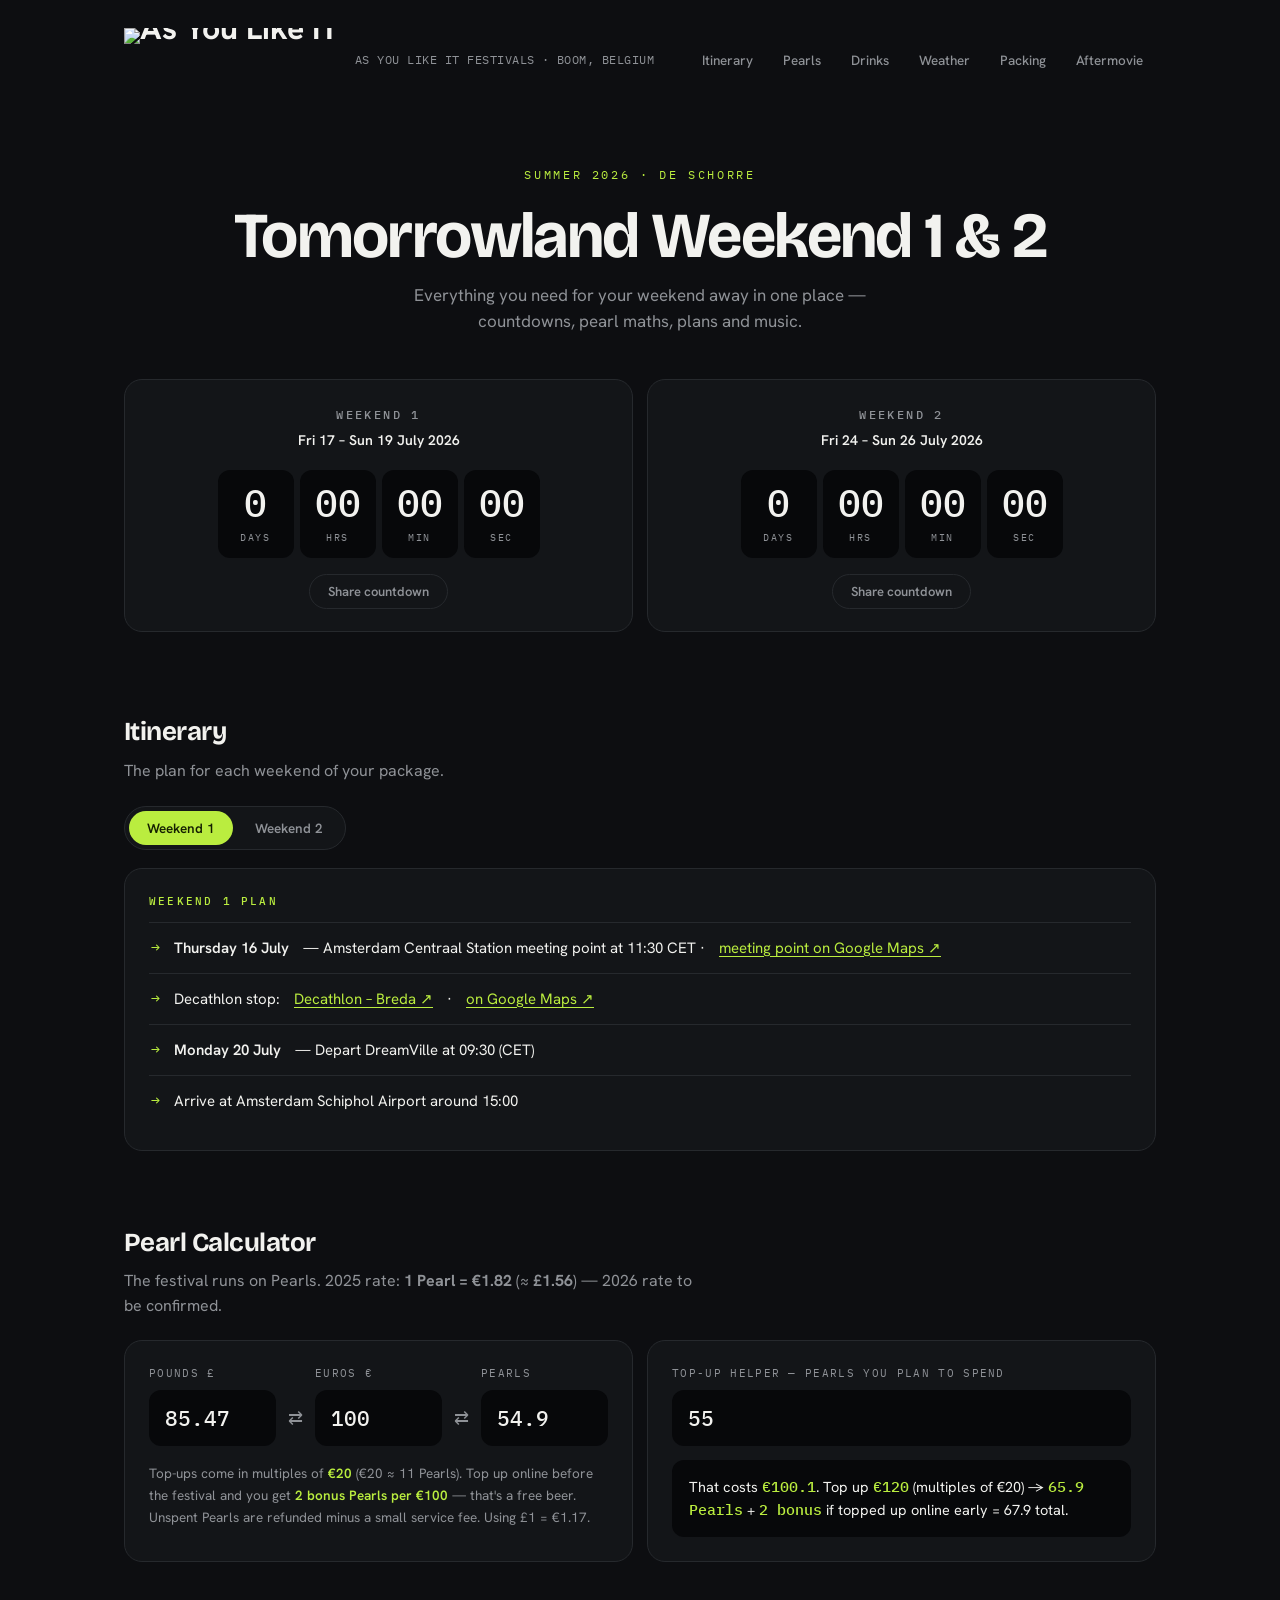
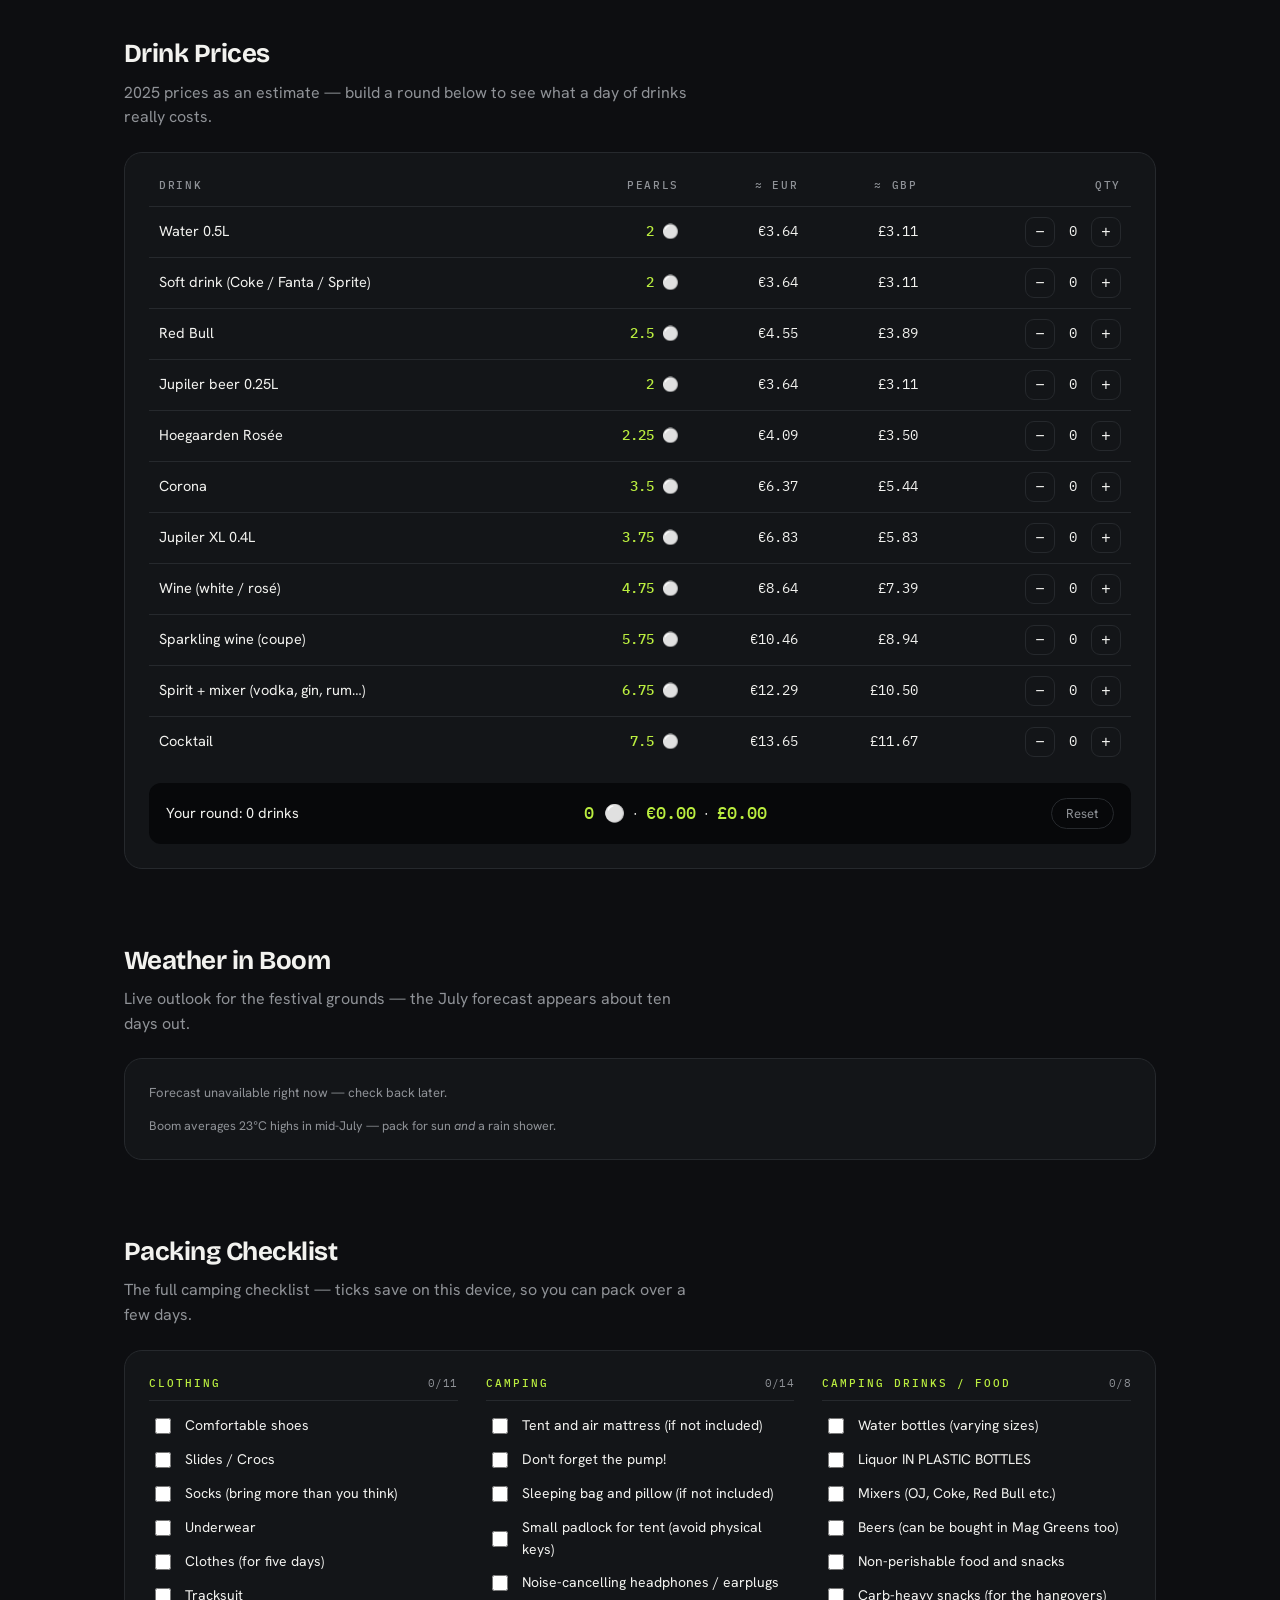
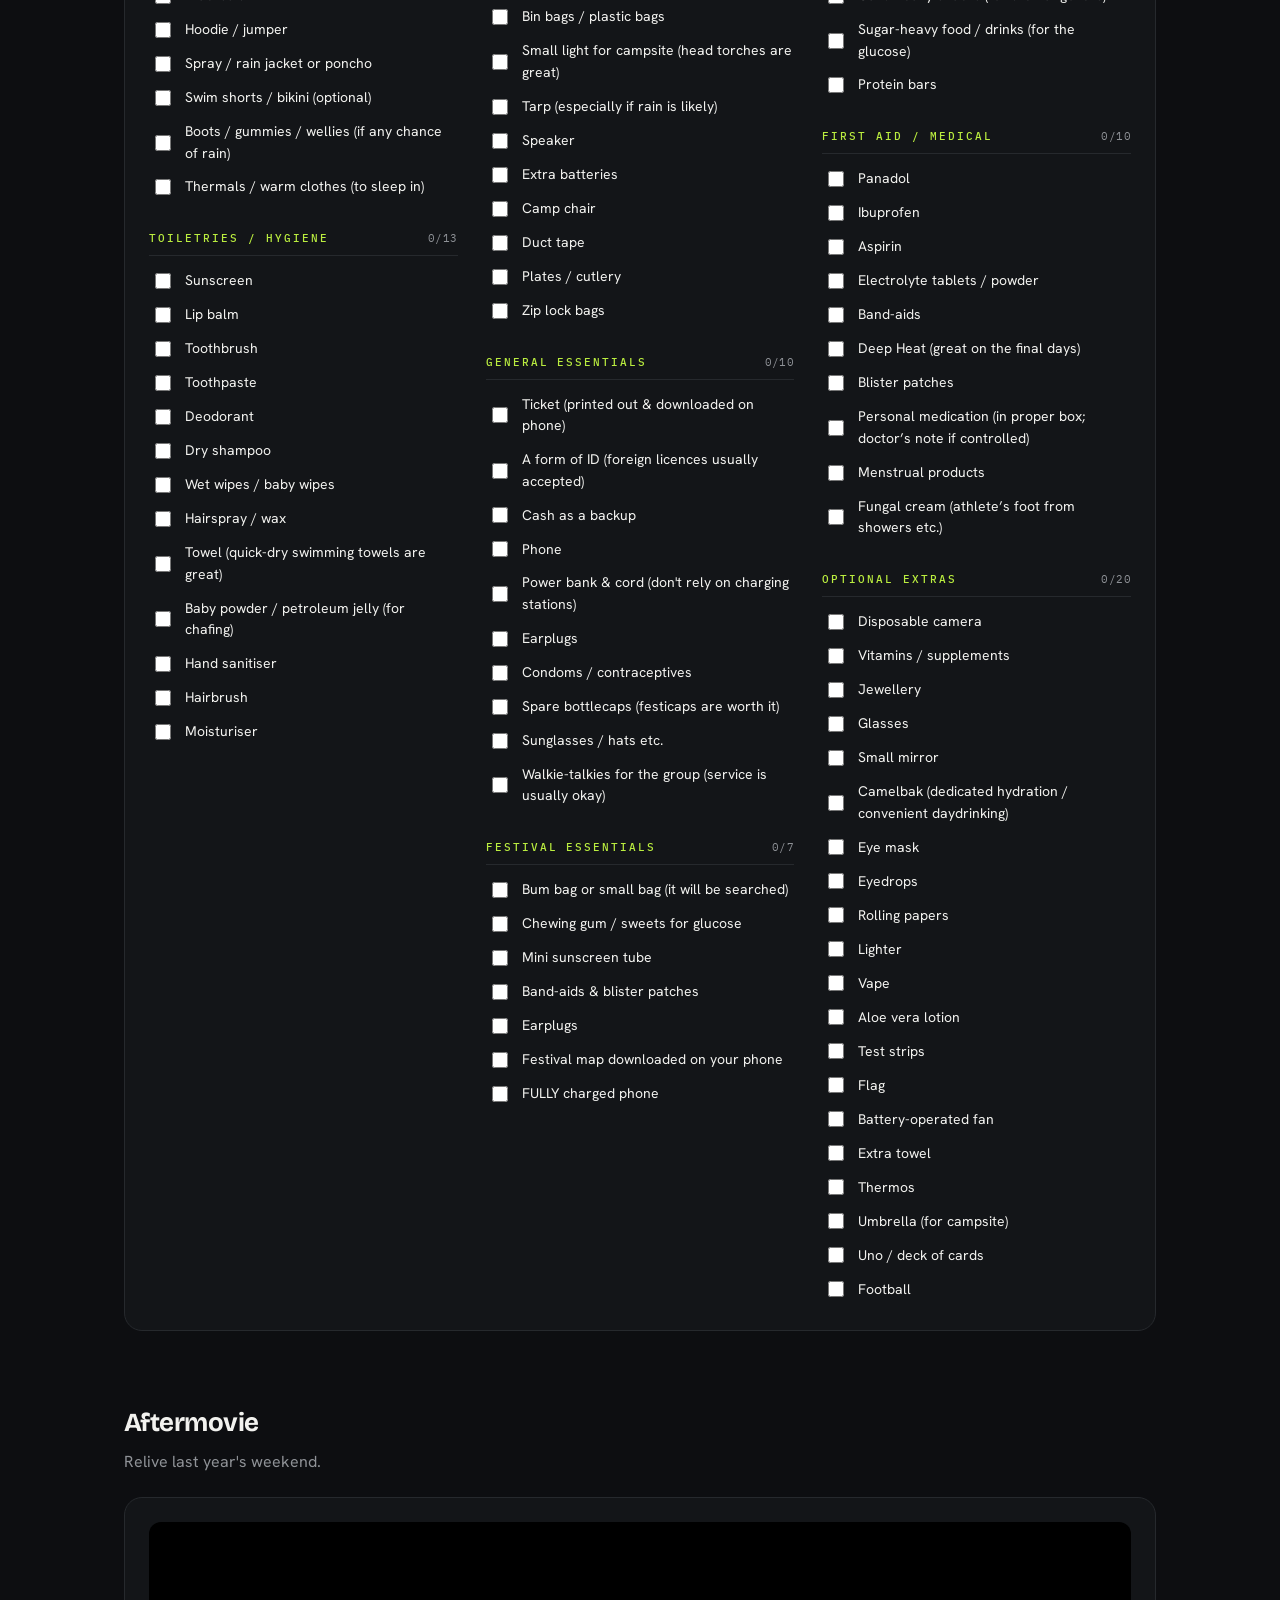
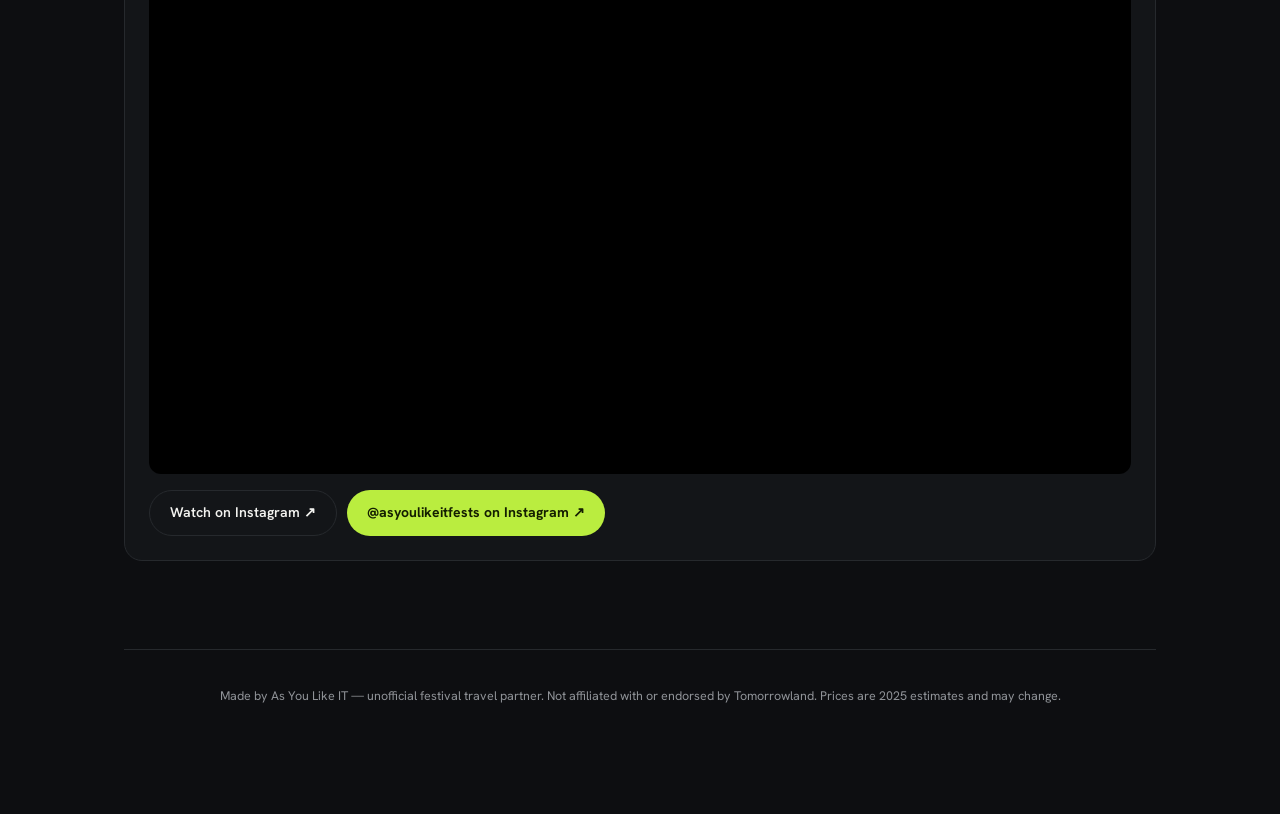
==== index.html @ 61a63b38 "Add files via upload" ====
<!DOCTYPE html>
<html lang="en">
<head>
<meta charset="UTF-8" />
<meta name="viewport" content="width=device-width, initial-scale=1.0" />
<title>As You Like IT — Weekend Away Dashboard</title>
<link rel="preconnect" href="https://fonts.googleapis.com" />
<link href="https://fonts.googleapis.com/css2?family=Bricolage+Grotesque:wght@600;700;800&family=Hanken+Grotesk:wght@400;500;600;700&family=IBM+Plex+Mono:wght@400;500&display=swap" rel="stylesheet" />
<link rel="stylesheet" href="styles.css" />
</head>
<body>
<div class="wrap">

  <header class="site" data-screen-label="Header">
    <div class="brand">
      <h1 id="brandName"><img src="assets/logo-white.png" alt="As You Like IT" /></h1>
      <span class="tag">As You Like It Festivals · Boom, Belgium</span>
    </div>
    <nav class="quick">
      <a href="#itinerary">Itinerary</a>
      <a href="#pearls">Pearls</a>
      <a href="#drinks">Drinks</a>
      <a href="#weather">Weather</a>
      <a href="#packing">Packing</a>
      <a href="#aftermovie">Aftermovie</a>
    </nav>
  </header>

  <div class="hero" data-screen-label="Countdown">
    <p class="kicker">Summer 2026 · De Schorre</p>
    <h2 id="heroTitle">Tomorrowland Weekend 1 &amp; 2</h2>
    <p class="sub">Everything you need for your weekend away in one place — countdowns, pearl maths, plans and music.</p>
    <div class="countdowns">
      <div class="cd-card" id="cdW1">
        <h3>Weekend 1</h3>
        <p class="dates">Fri 17 – Sun 19 July 2026</p>
        <div class="cd-units">
          <div class="cd-unit"><b data-u="d">–</b><span>Days</span></div>
          <div class="cd-unit"><b data-u="h">–</b><span>Hrs</span></div>
          <div class="cd-unit"><b data-u="m">–</b><span>Min</span></div>
          <div class="cd-unit"><b data-u="s">–</b><span>Sec</span></div>
        </div>
        <button type="button" class="cd-share" data-cd="cdW1">Share countdown</button>
      </div>
      <div class="cd-card" id="cdW2">
        <h3>Weekend 2</h3>
        <p class="dates">Fri 24 – Sun 26 July 2026</p>
        <div class="cd-units">
          <div class="cd-unit"><b data-u="d">–</b><span>Days</span></div>
          <div class="cd-unit"><b data-u="h">–</b><span>Hrs</span></div>
          <div class="cd-unit"><b data-u="m">–</b><span>Min</span></div>
          <div class="cd-unit"><b data-u="s">–</b><span>Sec</span></div>
        </div>
        <button type="button" class="cd-share" data-cd="cdW2">Share countdown</button>
      </div>
    </div>
  </div>

  <section class="panel" id="itinerary" data-screen-label="Itinerary">
    <h2>Itinerary</h2>
    <p class="lead">The plan for each weekend of your package.</p>
    <div class="tabs" id="itinTabs">
      <button type="button" data-wk="w1" class="active">Weekend 1</button>
      <button type="button" data-wk="w2">Weekend 2</button>
    </div>
    <div class="card">
      <div class="itin-grid" id="itinGrid"></div>
    </div>
  </section>

  <section class="panel" id="pearls" data-screen-label="Pearl calculator">
    <h2>Pearl Calculator</h2>
    <p class="lead">The festival runs on Pearls. 2025 rate: <b>1 Pearl = €1.82</b> (≈ <b id="pearlGbp">£1.56</b>) — 2026 rate to be confirmed.</p>
    <div class="pearl-grid">
      <div class="card converter">
        <div class="row">
          <div style="flex:1">
            <label for="inGbp">Pounds £</label>
            <input type="number" id="inGbp" min="0" step="5" inputmode="decimal" />
          </div>
          <div class="eq">⇄</div>
          <div style="flex:1">
            <label for="inEur">Euros €</label>
            <input type="number" id="inEur" min="0" step="5" value="100" inputmode="decimal" />
          </div>
          <div class="eq">⇄</div>
          <div style="flex:1">
            <label for="inPearls">Pearls</label>
            <input type="number" id="inPearls" min="0" step="1" inputmode="decimal" />
          </div>
        </div>
        <p class="pearl-note">Top-ups come in multiples of <b>€20</b> (€20 ≈ 11 Pearls). Top up online before the festival and you get <b>2 bonus Pearls per €100</b> — that's a free beer. Unspent Pearls are refunded minus a small service fee. <span id="gbpRateNote"></span></p>
      </div>
      <div class="card converter">
        <label for="planPearls">Top-up helper — Pearls you plan to spend</label>
        <input type="number" id="planPearls" min="0" step="1" value="55" inputmode="decimal" />
        <div class="topup-out" id="topupOut"></div>
      </div>
    </div>
  </section>

  <section class="panel" id="drinks" data-screen-label="Drink prices">
    <h2>Drink Prices</h2>
    <p class="lead">2025 prices as an estimate — build a round below to see what a day of drinks really costs.</p>
    <div class="card">
      <table class="drinks">
        <thead>
          <tr><th>Drink</th><th style="text-align:right">Pearls</th><th style="text-align:right">≈ EUR</th><th style="text-align:right">≈ GBP</th><th style="text-align:right">Qty</th></tr>
        </thead>
        <tbody id="drinkRows"></tbody>
      </table>
      <div class="round-total">
        <span>Your round: <span id="roundCount">0</span> drinks</span>
        <span><b id="roundPearls">0 ⚪</b> &nbsp;·&nbsp; <b id="roundEur">€0.00</b> &nbsp;·&nbsp; <b id="roundGbp">£0.00</b></span>
        <button type="button" id="roundReset">Reset</button>
      </div>
    </div>
  </section>

  <section class="panel" id="weather" data-screen-label="Weather">
    <h2>Weather in Boom</h2>
    <p class="lead">Live outlook for the festival grounds — the July forecast appears about ten days out.</p>
    <div class="card">
      <div class="weather-grid" id="weatherGrid">
        <div class="weather-now" id="weatherNow"><span>Loading forecast…</span></div>
        <div class="weather-days" id="weatherDays"></div>
      </div>
      <p class="weather-note">Boom averages 23°C highs in mid-July — pack for sun <em>and</em> a rain shower.</p>
    </div>
  </section>

  <section class="panel" id="packing" data-screen-label="Packing checklist">
    <h2>Packing Checklist</h2>
    <p class="lead">The full camping checklist — ticks save on this device, so you can pack over a few days.</p>
    <div class="card">
      <div class="pack-cats" id="packCats"></div>
    </div>
  </section>

  <section class="panel" id="aftermovie" data-screen-label="Aftermovie">
    <h2>Aftermovie</h2>
    <p class="lead">Relive last year's weekend.</p>
    <div class="card aftermovie">
      <iframe id="aftermovieVideo" src="https://www.youtube-nocookie.com/embed/mzbh2vHZqDQ" title="Aftermovie 2025" referrerpolicy="strict-origin-when-cross-origin" allow="accelerometer; autoplay; clipboard-write; encrypted-media; gyroscope; picture-in-picture; web-share" allowfullscreen style="width:100%;aspect-ratio:16/9;border:0;border-radius:12px;display:block;background:#000"></iframe>
      <div class="btn-row">
        <a class="btn ghost" id="igVideoLink" href="https://instagram.com/asyoulikeitfests" target="_blank" rel="noopener">Watch on Instagram ↗</a>
        <a class="btn" id="igLink" href="https://instagram.com/asyoulikeitfests" target="_blank" rel="noopener">@asyoulikeitfests on Instagram ↗</a>
      </div>
    </div>
  </section>

  <footer class="site">
    <p>Made by As You Like IT — unofficial festival travel partner. Not affiliated with or endorsed by Tomorrowland. Prices are 2025 estimates and may change.</p>
  </footer>

</div>

<script src="dashboard.js"></script>

</body>
</html>
---- styles.css ----
/* ── As You Like IT · trip dashboard — 2026 redesign ─────────
   Charcoal neutrals · volt accent · Bricolage Grotesque display
   Hanken Grotesk body · IBM Plex Mono data                      */
:root {
  --bg: oklch(0.165 0.006 255);
  --bg-deep: oklch(0.135 0.005 255);
  --card: oklch(0.195 0.007 255);
  --card-2: oklch(0.225 0.008 255);
  --line: oklch(0.28 0.009 255);
  --text: oklch(0.96 0.004 100);
  --text-dim: oklch(0.66 0.008 255);
  --accent: oklch(0.88 0.2 125);
  --accent-2: oklch(0.88 0.2 125);
  --accent-ink: oklch(0.22 0.06 125);
  --radius: 18px;
  --display: "Bricolage Grotesque", sans-serif;
  --body: "Hanken Grotesk", sans-serif;
  --mono: "IBM Plex Mono", monospace;
}

* { box-sizing: border-box; }
html { scroll-behavior: smooth; }
body {
  margin: 0;
  background: var(--bg);
  color: var(--text);
  font-family: var(--body);
  font-size: 16px;
  line-height: 1.55;
  -webkit-font-smoothing: antialiased;
}

.wrap { max-width: 1080px; margin: 0 auto; padding: 0 24px 96px; }

/* ── header ── */
header.site {
  display: flex; align-items: center; justify-content: space-between; gap: 16px;
  padding: 28px 0 10px;
}
.brand { display: flex; align-items: center; gap: 16px; }
.brand h1 { margin: 0; line-height: 0; }
.brand h1 img { height: 64px; width: auto; display: block; }
.brand .tag { color: var(--text-dim); font-size: 12px; font-family: var(--mono); letter-spacing: 0.04em; text-transform: uppercase; }
nav.quick { display: flex; gap: 4px; flex-wrap: wrap; }
nav.quick a {
  color: var(--text-dim); text-decoration: none; font-size: 13.5px; font-weight: 500;
  padding: 8px 13px; border-radius: 999px;
  transition: color 0.15s, background 0.15s;
}
nav.quick a:hover { color: var(--text); background: var(--card); }

/* ── hero / countdown ── */
.hero { text-align: center; padding: 64px 0 8px; }
.hero .kicker {
  color: var(--accent); font-family: var(--mono); letter-spacing: 0.22em;
  text-transform: uppercase; font-size: 12px; margin: 0 0 18px;
}
.hero h2 {
  font-family: var(--display); font-weight: 700; font-size: clamp(36px, 5.4vw, 64px);
  margin: 0 0 14px; letter-spacing: -0.025em; line-height: 1.02; text-wrap: balance;
}
.hero p.sub { color: var(--text-dim); margin: 0 auto; max-width: 52ch; font-size: 17px; }
.hero-orn { display: none; }

.countdowns { display: grid; grid-template-columns: 1fr 1fr; gap: 14px; margin-top: 44px; }
.cd-card {
  background: var(--card);
  border: 1px solid var(--line); border-radius: var(--radius);
  padding: 26px 22px 22px; text-align: center; position: relative;
}
.cd-card h3 {
  font-family: var(--mono); font-weight: 500; font-size: 12px;
  letter-spacing: 0.2em; text-transform: uppercase; margin: 0; color: var(--text-dim);
}
.cd-card .dates { color: var(--text); font-size: 14px; font-weight: 600; margin: 6px 0 18px; }
.cd-units { display: flex; justify-content: center; gap: 6px; }
.cd-unit { min-width: 76px; background: var(--bg-deep); border-radius: 12px; padding: 12px 6px 10px; }
.cd-unit b {
  display: block; font-family: var(--mono); font-size: clamp(26px, 3.6vw, 38px); font-weight: 500;
  font-variant-numeric: tabular-nums; line-height: 1.1; color: var(--text);
}
.cd-unit span { font-size: 10px; font-family: var(--mono); letter-spacing: 0.18em; text-transform: uppercase; color: var(--text-dim); }
.cd-card.live h3 { color: var(--accent); }
.cd-card.live h3::after { content: " ● live"; }
.cd-card.live .cd-unit b { color: var(--accent); }
.cd-share {
  margin-top: 16px; padding: 8px 18px; border-radius: 999px; cursor: pointer;
  background: transparent; border: 1px solid var(--line); color: var(--text-dim);
  font: 600 13px var(--body);
  transition: border-color 0.12s, color 0.12s;
}
.cd-share:hover { border-color: var(--accent); color: var(--accent); }

/* ── generic section ── */
section.panel { margin-top: 72px; }
section.panel > h2 {
  font-family: var(--display); font-weight: 700; font-size: 26px; letter-spacing: -0.02em;
  margin: 0 0 6px; color: var(--text);
}
section.panel > p.lead { color: var(--text-dim); margin: 0 0 22px; max-width: 64ch; }
.card {
  background: var(--card); border: 1px solid var(--line);
  border-radius: var(--radius); padding: 24px;
}

/* ── pearls ── */
.pearl-grid { display: grid; grid-template-columns: 1fr 1fr; gap: 14px; }
.converter .row { display: flex; align-items: center; gap: 12px; }
.converter label {
  font-size: 11px; font-family: var(--mono); letter-spacing: 0.12em; text-transform: uppercase;
  color: var(--text-dim); display: block; margin-bottom: 7px;
}
.converter input[type="number"] {
  width: 100%; background: var(--bg-deep); color: var(--text);
  border: 1px solid transparent; border-radius: 12px; padding: 13px 15px;
  font: 500 21px var(--mono); font-variant-numeric: tabular-nums;
  transition: border-color 0.15s;
}
.converter input[type="number"]:focus { outline: none; border-color: var(--accent); }
.converter .eq { font-size: 18px; color: var(--text-dim); padding-top: 24px; }
.pearl-note { color: var(--text-dim); font-size: 13.5px; margin: 16px 0 0; line-height: 1.65; }
.pearl-note b { color: var(--accent); font-weight: 600; }
.topup-out {
  margin-top: 14px; padding: 15px 17px; background: var(--bg-deep); border-radius: 12px;
  font-size: 14.5px; line-height: 1.65;
}
.topup-out b { color: var(--accent); font-family: var(--mono); font-weight: 500; }

/* ── drinks table ── */
table.drinks { width: 100%; border-collapse: collapse; font-size: 14.5px; }
table.drinks th {
  text-align: left; font-family: var(--mono); font-size: 10.5px; letter-spacing: 0.16em;
  text-transform: uppercase; color: var(--text-dim); font-weight: 500; padding: 0 10px 12px;
}
table.drinks td { padding: 10px; border-top: 1px solid var(--line); }
table.drinks tbody tr { transition: background 0.12s; }
table.drinks tbody tr:hover { background: oklch(1 0 0 / 0.025); }
table.drinks td.num { text-align: right; font-family: var(--mono); font-size: 13.5px; font-variant-numeric: tabular-nums; white-space: nowrap; }
table.drinks td.pearls { color: var(--accent); font-weight: 500; }
.stepper { display: flex; align-items: center; gap: 8px; justify-content: flex-end; }
.stepper button {
  width: 30px; height: 30px; border-radius: 9px; border: 1px solid var(--line);
  background: transparent; color: var(--text); font-size: 16px; cursor: pointer; line-height: 1;
  transition: border-color 0.12s, color 0.12s;
}
.stepper button:hover { border-color: var(--accent); color: var(--accent); }
.stepper .qty { min-width: 20px; text-align: center; font-family: var(--mono); font-variant-numeric: tabular-nums; }
.round-total {
  display: flex; justify-content: space-between; align-items: center; flex-wrap: wrap; gap: 10px;
  margin-top: 16px; padding: 15px 17px; border-radius: 12px;
  background: var(--bg-deep); font-size: 14.5px;
}
.round-total b { color: var(--accent); font-family: var(--mono); font-weight: 500; font-size: 17px; }
.round-total button {
  background: none; border: 1px solid var(--line); color: var(--text-dim);
  border-radius: 999px; padding: 6px 14px; cursor: pointer; font-family: var(--body); font-size: 13px;
  transition: border-color 0.12s, color 0.12s;
}
.round-total button:hover { color: var(--text); border-color: var(--accent); }

/* ── itinerary ── */
.tabs {
  display: inline-flex; gap: 4px; margin-bottom: 18px;
  background: var(--card); border: 1px solid var(--line); border-radius: 999px; padding: 4px;
}
.tabs button {
  font-family: var(--body); font-size: 13.5px; font-weight: 600;
  padding: 8px 18px; border-radius: 999px; cursor: pointer;
  background: transparent; color: var(--text-dim); border: 0;
  transition: color 0.12s, background 0.12s;
}
.tabs button:hover { color: var(--text); }
.tabs button.active { background: var(--accent); color: var(--accent-ink); }
.itin-grid { display: grid; grid-template-columns: 1fr; gap: 14px; }
.itin-day h4 {
  margin: 0 0 12px; font-family: var(--mono); font-size: 11px; letter-spacing: 0.2em;
  text-transform: uppercase; color: var(--accent); font-weight: 500;
}
ul.itin-plan { margin: 0; padding: 0; list-style: none; font-size: 15px; line-height: 1.6; }
ul.itin-plan li {
  margin: 0; padding: 13px 2px; display: flex; gap: 14px; align-items: baseline;
  border-top: 1px solid var(--line);
}
ul.itin-plan li::before { content: "→"; color: var(--accent); font-family: var(--mono); flex: none; }
ul.itin-plan b { color: var(--text); font-weight: 600; }
ul.itin-plan a { color: var(--accent); text-underline-offset: 3px; }
.save-hint { color: var(--text-dim); font-size: 12.5px; margin-top: 10px; }

/* ── media row: aftermovie + instagram ── */
.media-grid { display: grid; grid-template-columns: 3fr 2fr; gap: 14px; align-items: start; }
.aftermovie video { width: 100%; border-radius: 12px; display: block; background: #000; aspect-ratio: 16/9; }
.video-placeholder {
  aspect-ratio: 16/9; border-radius: 12px; border: 1px dashed var(--line);
  display: flex; flex-direction: column; align-items: center; justify-content: center; gap: 8px;
  background: var(--bg-deep);
  color: var(--text-dim); text-align: center; padding: 20px; font-size: 14px;
}
.video-placeholder strong { color: var(--text); font-family: var(--display); font-size: 17px; }
.video-placeholder code { font-family: var(--mono); font-size: 12.5px; color: var(--accent); }
.ig-slots { display: grid; grid-template-columns: repeat(3, 1fr); gap: 10px; margin-top: 14px; }
.ig-slots image-slot { width: 100%; aspect-ratio: 1; }

/* buttons */
.btn-row { display: flex; gap: 10px; flex-wrap: wrap; margin-top: 16px; }
a.btn {
  display: inline-flex; align-items: center; gap: 8px; text-decoration: none;
  padding: 11px 20px; border-radius: 999px; font-size: 14px; font-weight: 700;
  background: var(--accent); color: var(--accent-ink);
  transition: filter 0.12s;
}
a.btn:hover { filter: brightness(1.06); }
a.btn.ghost { background: transparent; color: var(--text); border: 1px solid var(--line); font-weight: 600; }
a.btn.ghost:hover { border-color: var(--accent); color: var(--accent); filter: none; }

/* ── weather ── */
.weather-grid { display: flex; gap: 18px; align-items: stretch; }
.weather-now { min-width: 160px; display: flex; flex-direction: column; justify-content: center; }
.weather-now b { font-family: var(--mono); font-size: 44px; font-weight: 500; color: var(--accent); line-height: 1.1; font-variant-numeric: tabular-nums; }
.weather-now span { color: var(--text-dim); font-size: 13px; }
.weather-days { display: grid; grid-template-columns: repeat(7, 1fr); gap: 8px; flex: 1; }
.weather-day { text-align: center; padding: 12px 4px; border-radius: 12px; background: var(--bg-deep); }
.weather-day .wd { font-family: var(--mono); font-size: 10px; letter-spacing: 0.14em; text-transform: uppercase; color: var(--text-dim); }
.weather-day .wc { font-size: 12px; color: var(--text-dim); margin: 4px 0; }
.weather-day .wt { font-family: var(--mono); font-size: 13.5px; font-variant-numeric: tabular-nums; color: var(--text); }
.weather-day .wt small { color: var(--text-dim); }
.weather-note { color: var(--text-dim); font-size: 12.5px; margin: 12px 0 0; }

/* ── checklist ── */
.pack-cats { columns: 280px 3; column-gap: 28px; }
.pack-cat { break-inside: avoid; margin: 0 0 26px; }
.pack-cat h3 {
  margin: 0 0 8px; font-family: var(--mono); font-size: 11px; letter-spacing: 0.18em;
  text-transform: uppercase; color: var(--accent); font-weight: 500;
  display: flex; align-items: baseline; justify-content: space-between; gap: 10px;
  padding-bottom: 8px; border-bottom: 1px solid var(--line);
}
.pack-cat h3 .count { color: var(--text-dim); font-weight: 400; letter-spacing: 0.04em; font-variant-numeric: tabular-nums; }
.pack-cat h3 .count.all-done { color: var(--accent); }
.check-grid.pack { display: flex; flex-direction: column; gap: 0; }
.check-grid label {
  display: flex; align-items: center; gap: 11px; padding: 6px 2px;
  font-size: 14px; cursor: pointer; color: var(--text);
  border-radius: 8px; transition: color 0.12s;
}
.check-grid input { width: 16px; height: 16px; accent-color: var(--accent); cursor: pointer; flex: none; }
.check-grid label.done { color: var(--text-dim); text-decoration: line-through; }

footer.site {
  margin-top: 88px; padding-top: 24px; border-top: 1px solid var(--line);
  color: var(--text-dim); font-size: 12.5px; text-align: center;
}

/* ── load animation ── */
@media (prefers-reduced-motion: no-preference) {
  .hero .kicker, .hero h2, .hero p.sub, .countdowns {
    animation: rise 0.6s cubic-bezier(0.2, 0.7, 0.2, 1) backwards;
  }
  .hero h2 { animation-delay: 0.06s; }
  .hero p.sub { animation-delay: 0.12s; }
  .countdowns { animation-delay: 0.18s; }
}
@keyframes rise { from { opacity: 0; transform: translateY(14px); } }

/* ── responsive ── */
@media (max-width: 860px) {
  .countdowns, .pearl-grid, .media-grid { grid-template-columns: 1fr; }
  header.site { flex-direction: column; align-items: flex-start; }
  .weather-grid { flex-direction: column; }
  .weather-days { grid-template-columns: repeat(4, 1fr); }
  .hero { padding-top: 44px; }
}
@media (max-width: 520px) {
  .cd-unit { min-width: 0; flex: 1; }
  .weather-days { grid-template-columns: repeat(2, 1fr); }
  .converter .row { flex-direction: column; align-items: stretch; gap: 8px; }
  .converter .eq { display: none; }
  /* drinks table: drop the EUR column on phones (Pearls + GBP remain) */
  table.drinks th:nth-child(3), table.drinks td:nth-child(3) { display: none; }
  table.drinks th, table.drinks td { padding-left: 6px; padding-right: 6px; }
  table.drinks { font-size: 13.5px; }
}
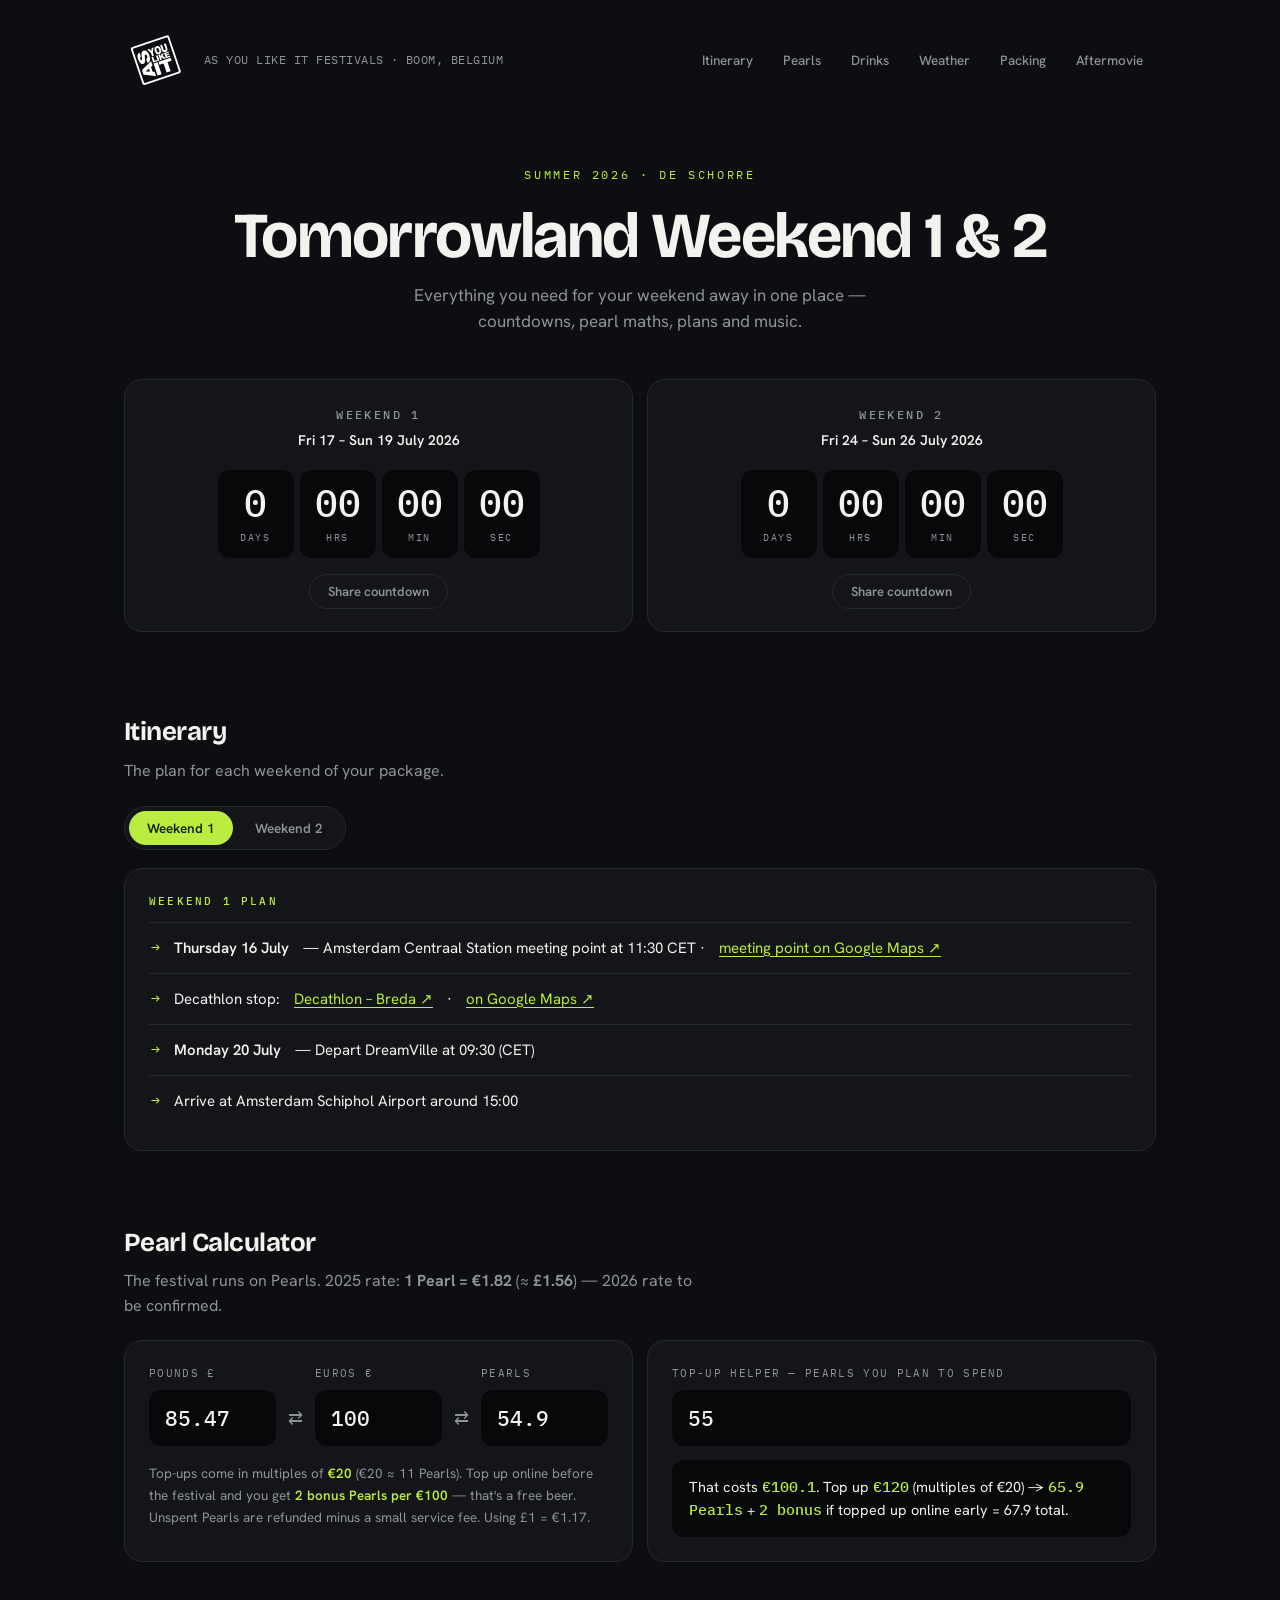
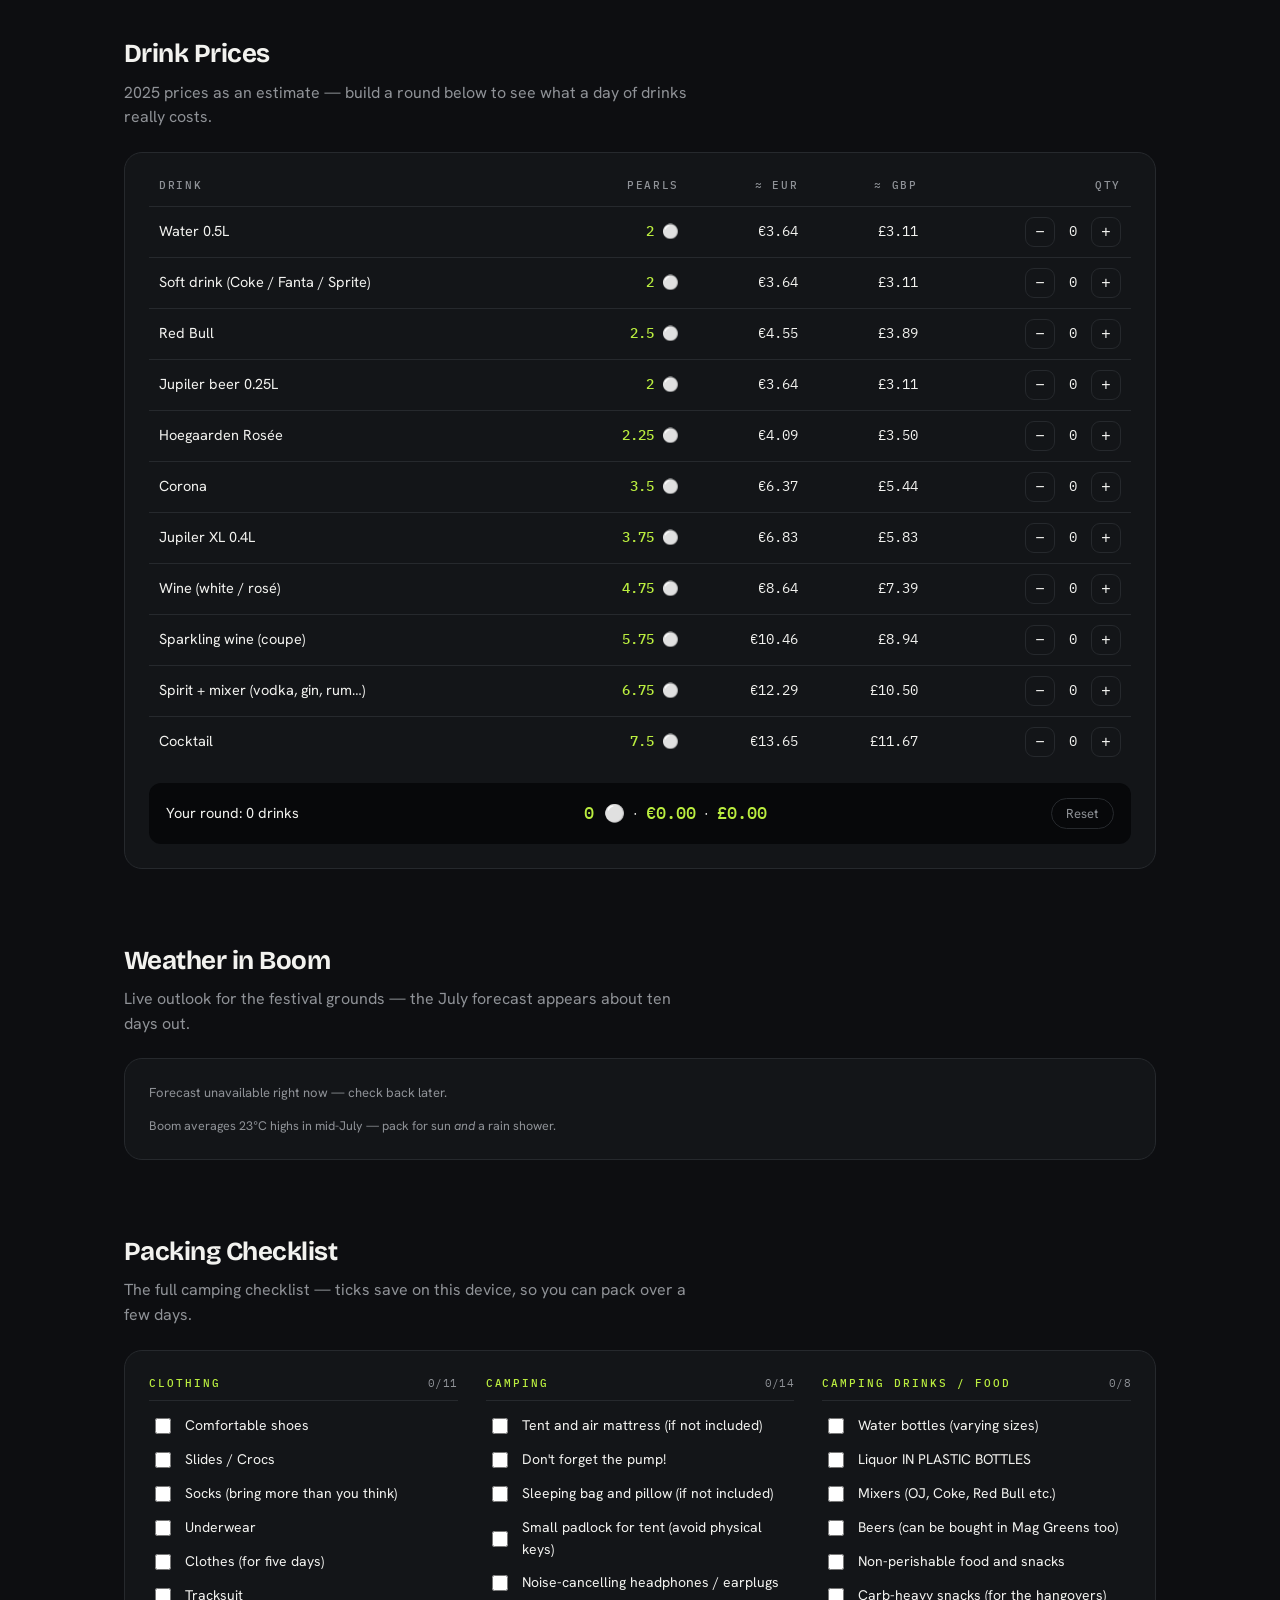
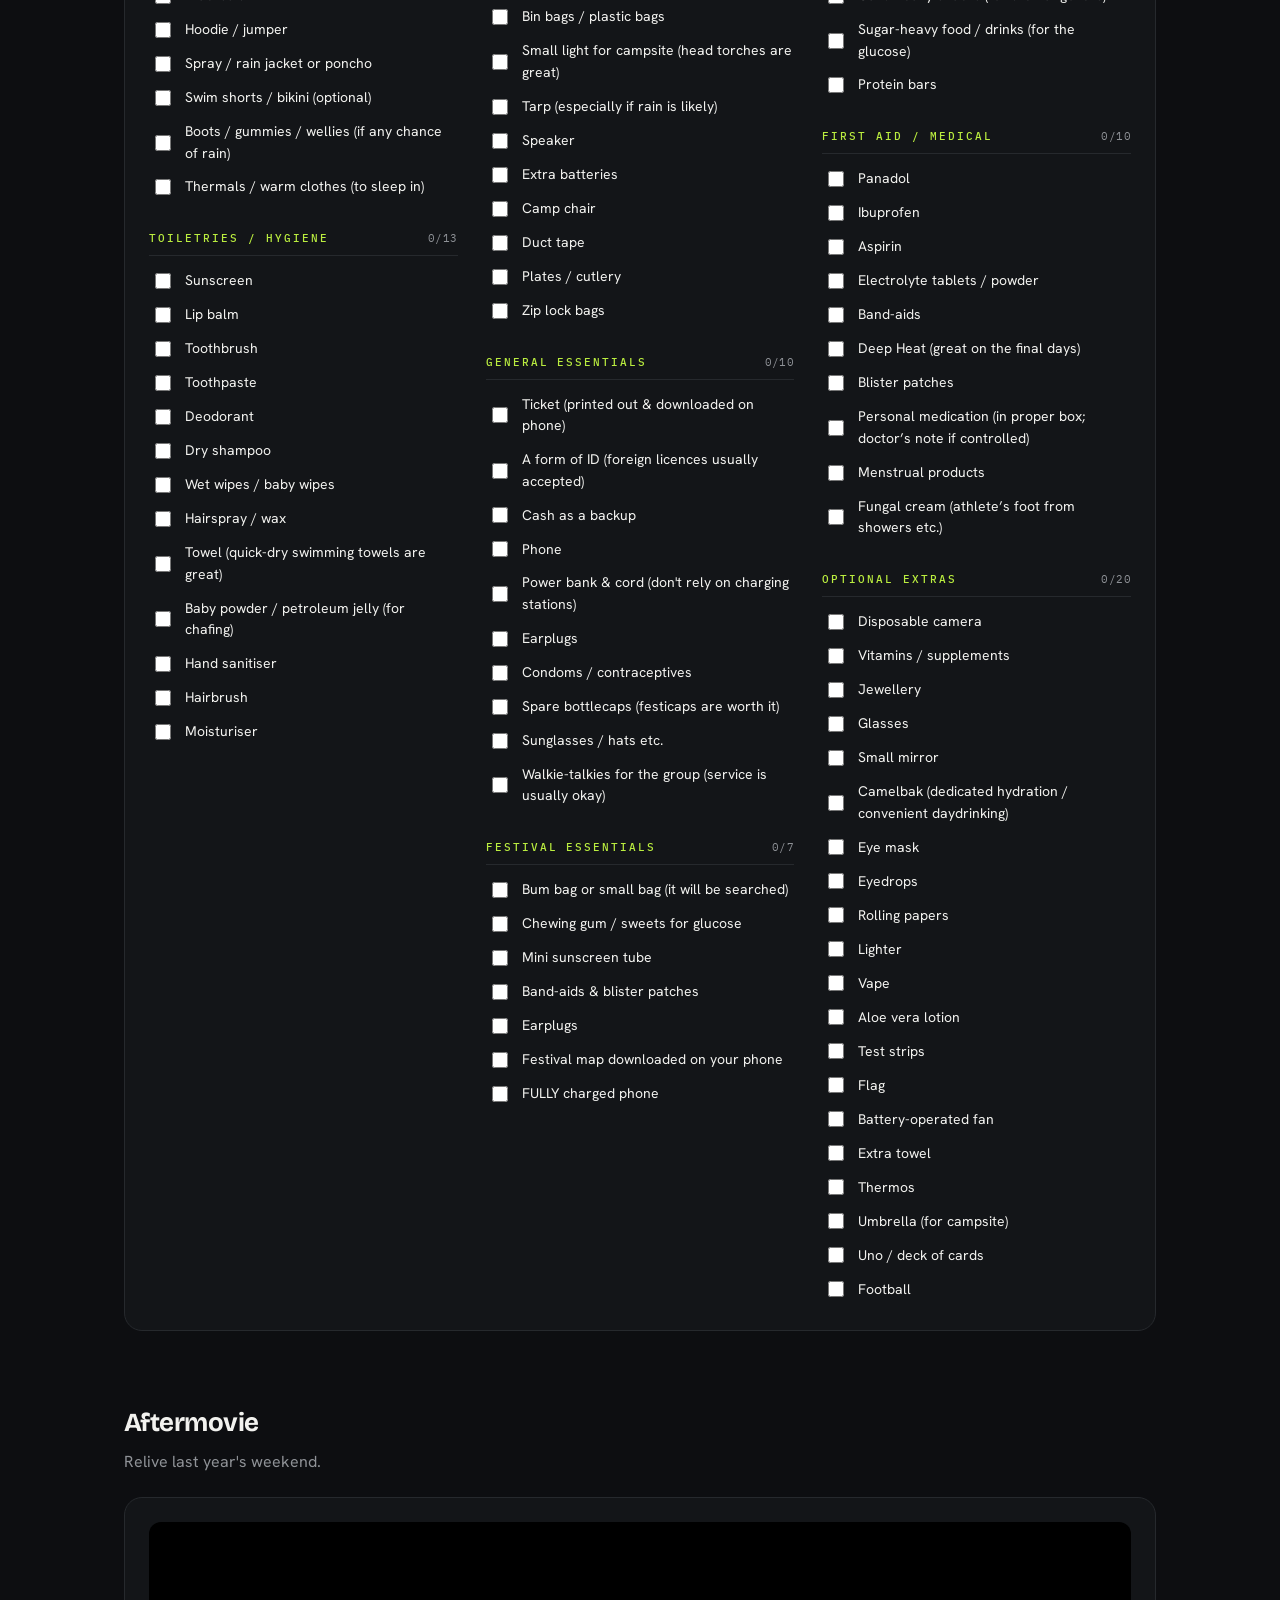
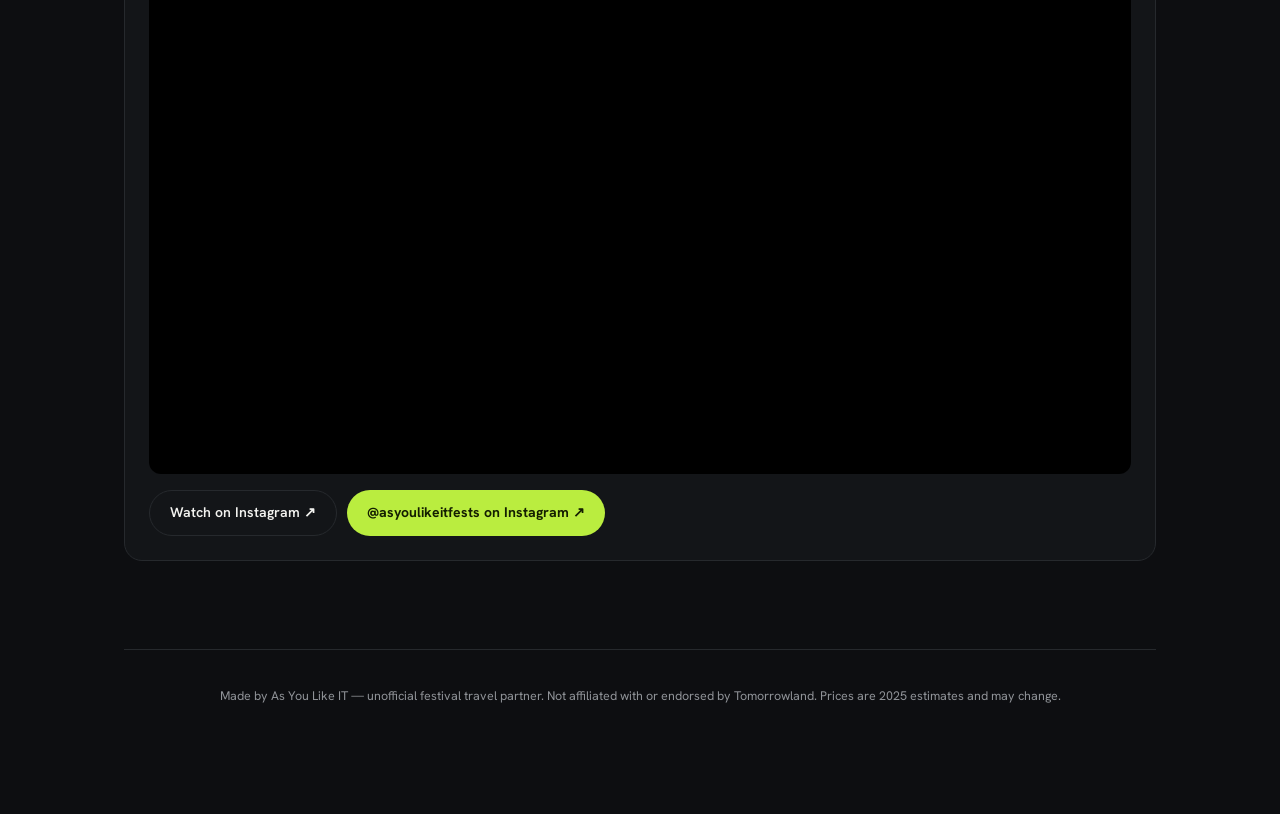
==== commit 0e7fc6de: "Mobile improvements - Shrink logo 404KB -> 27KB (6250px -> 512px) - Add favicon, apple-touch-icon an" ====
--- a/index.html
+++ b/index.html
@@ -4,6 +4,9 @@
 <meta charset="UTF-8" />
 <meta name="viewport" content="width=device-width, initial-scale=1.0" />
 <title>As You Like IT — Weekend Away Dashboard</title>
+<meta name="theme-color" content="#141519" />
+<link rel="icon" type="image/png" sizes="32x32" href="assets/favicon-32.png" />
+<link rel="apple-touch-icon" href="assets/apple-touch-icon.png" />
 <link rel="preconnect" href="https://fonts.googleapis.com" />
 <link href="https://fonts.googleapis.com/css2?family=Bricolage+Grotesque:wght@600;700;800&family=Hanken+Grotesk:wght@400;500;600;700&family=IBM+Plex+Mono:wght@400;500&display=swap" rel="stylesheet" />
 <link rel="stylesheet" href="styles.css" />
--- a/styles.css
+++ b/styles.css
@@ -92,7 +92,7 @@
 .cd-share:hover { border-color: var(--accent); color: var(--accent); }
 
 /* ── generic section ── */
-section.panel { margin-top: 72px; }
+section.panel { margin-top: 72px; scroll-margin-top: 16px; }
 section.panel > h2 {
   font-family: var(--display); font-weight: 700; font-size: 26px; letter-spacing: -0.02em;
   margin: 0 0 6px; color: var(--text);
@@ -268,14 +268,46 @@
   .weather-grid { flex-direction: column; }
   .weather-days { grid-template-columns: repeat(4, 1fr); }
   .hero { padding-top: 44px; }
+  /* quick nav becomes a thumb-reachable bar pinned to the bottom */
+  nav.quick {
+    position: fixed; left: 0; right: 0; bottom: 0; z-index: 50;
+    flex-wrap: nowrap; overflow-x: auto; -webkit-overflow-scrolling: touch;
+    scrollbar-width: none;
+    padding: 10px 14px calc(10px + env(safe-area-inset-bottom));
+    background: oklch(0.135 0.005 255 / 0.92);
+    backdrop-filter: blur(12px); -webkit-backdrop-filter: blur(12px);
+    border-top: 1px solid var(--line);
+  }
+  nav.quick::-webkit-scrollbar { display: none; }
+  nav.quick a { white-space: nowrap; padding: 10px 14px; flex: none; }
+  .wrap { padding-bottom: 150px; }
 }
 @media (max-width: 520px) {
   .cd-unit { min-width: 0; flex: 1; }
   .weather-days { grid-template-columns: repeat(2, 1fr); }
   .converter .row { flex-direction: column; align-items: stretch; gap: 8px; }
   .converter .eq { display: none; }
-  /* drinks table: drop the EUR column on phones (Pearls + GBP remain) */
-  table.drinks th:nth-child(3), table.drinks td:nth-child(3) { display: none; }
-  table.drinks th, table.drinks td { padding-left: 6px; padding-right: 6px; }
-  table.drinks { font-size: 13.5px; }
-}
+  /* drinks table: stacked rows on phones — name + stepper on the first
+     line, all three prices beneath. Keeps Pearls, EUR and GBP visible. */
+  table.drinks thead { display: none; }
+  table.drinks, table.drinks tbody { display: block; }
+  table.drinks tr {
+    display: flex; flex-wrap: wrap; align-items: center;
+    column-gap: 14px; row-gap: 4px;
+    border-top: 1px solid var(--line); padding: 11px 2px;
+  }
+  table.drinks td { display: block; border: 0; padding: 0; }
+  table.drinks td:nth-child(1) { order: 1; flex: 1 1 calc(100% - 140px); font-weight: 600; }
+  table.drinks td:nth-child(5) { order: 2; flex: none; margin-left: auto; }
+  table.drinks td:nth-child(2) { order: 3; }
+  table.drinks td:nth-child(3) { order: 4; }
+  table.drinks td:nth-child(4) { order: 5; }
+  table.drinks td.num { text-align: left; color: var(--text-dim); flex: none; }
+  table.drinks td.pearls { color: var(--accent); }
+  /* finger-sized controls */
+  .stepper button { width: 42px; height: 42px; border-radius: 11px; font-size: 19px; }
+  .check-grid input { width: 19px; height: 19px; }
+  .check-grid label { padding: 9px 2px; }
+  .cd-share { padding: 11px 22px; }
+  .tabs button { padding: 11px 20px; }
+}
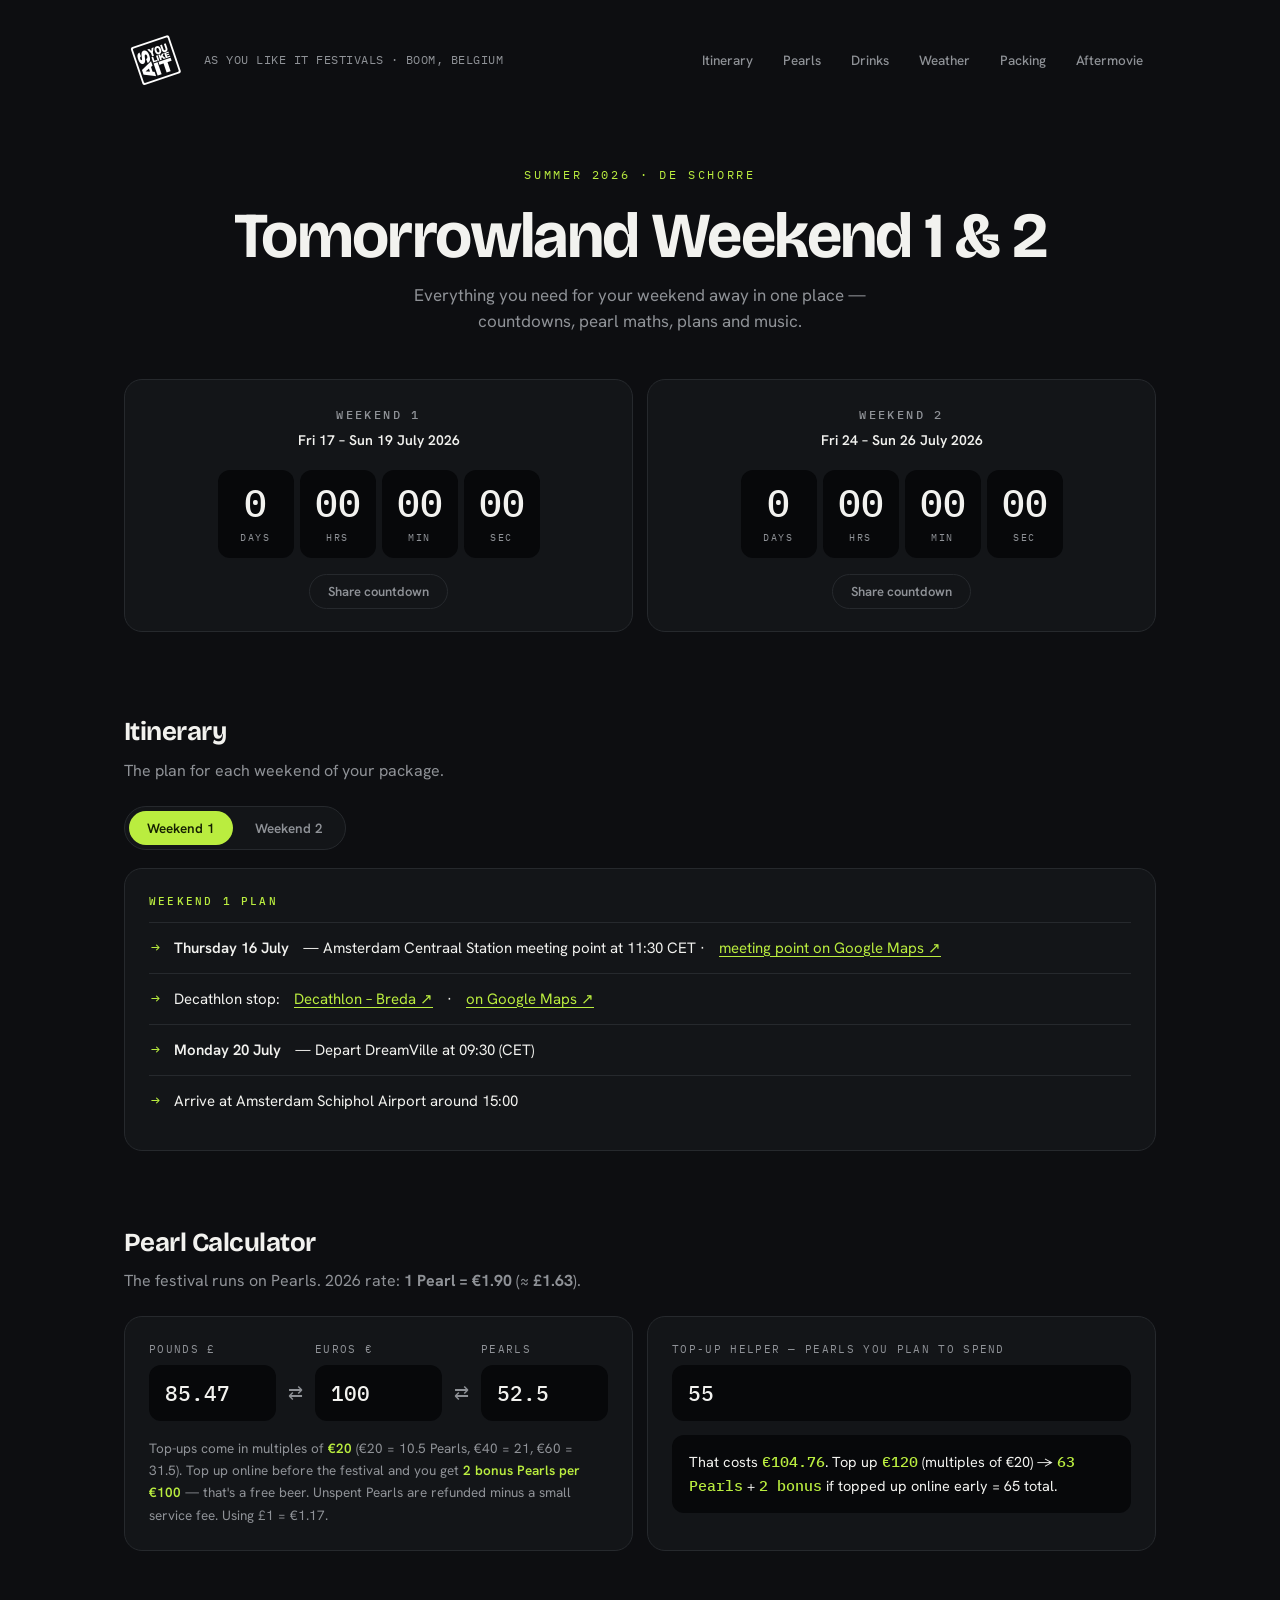
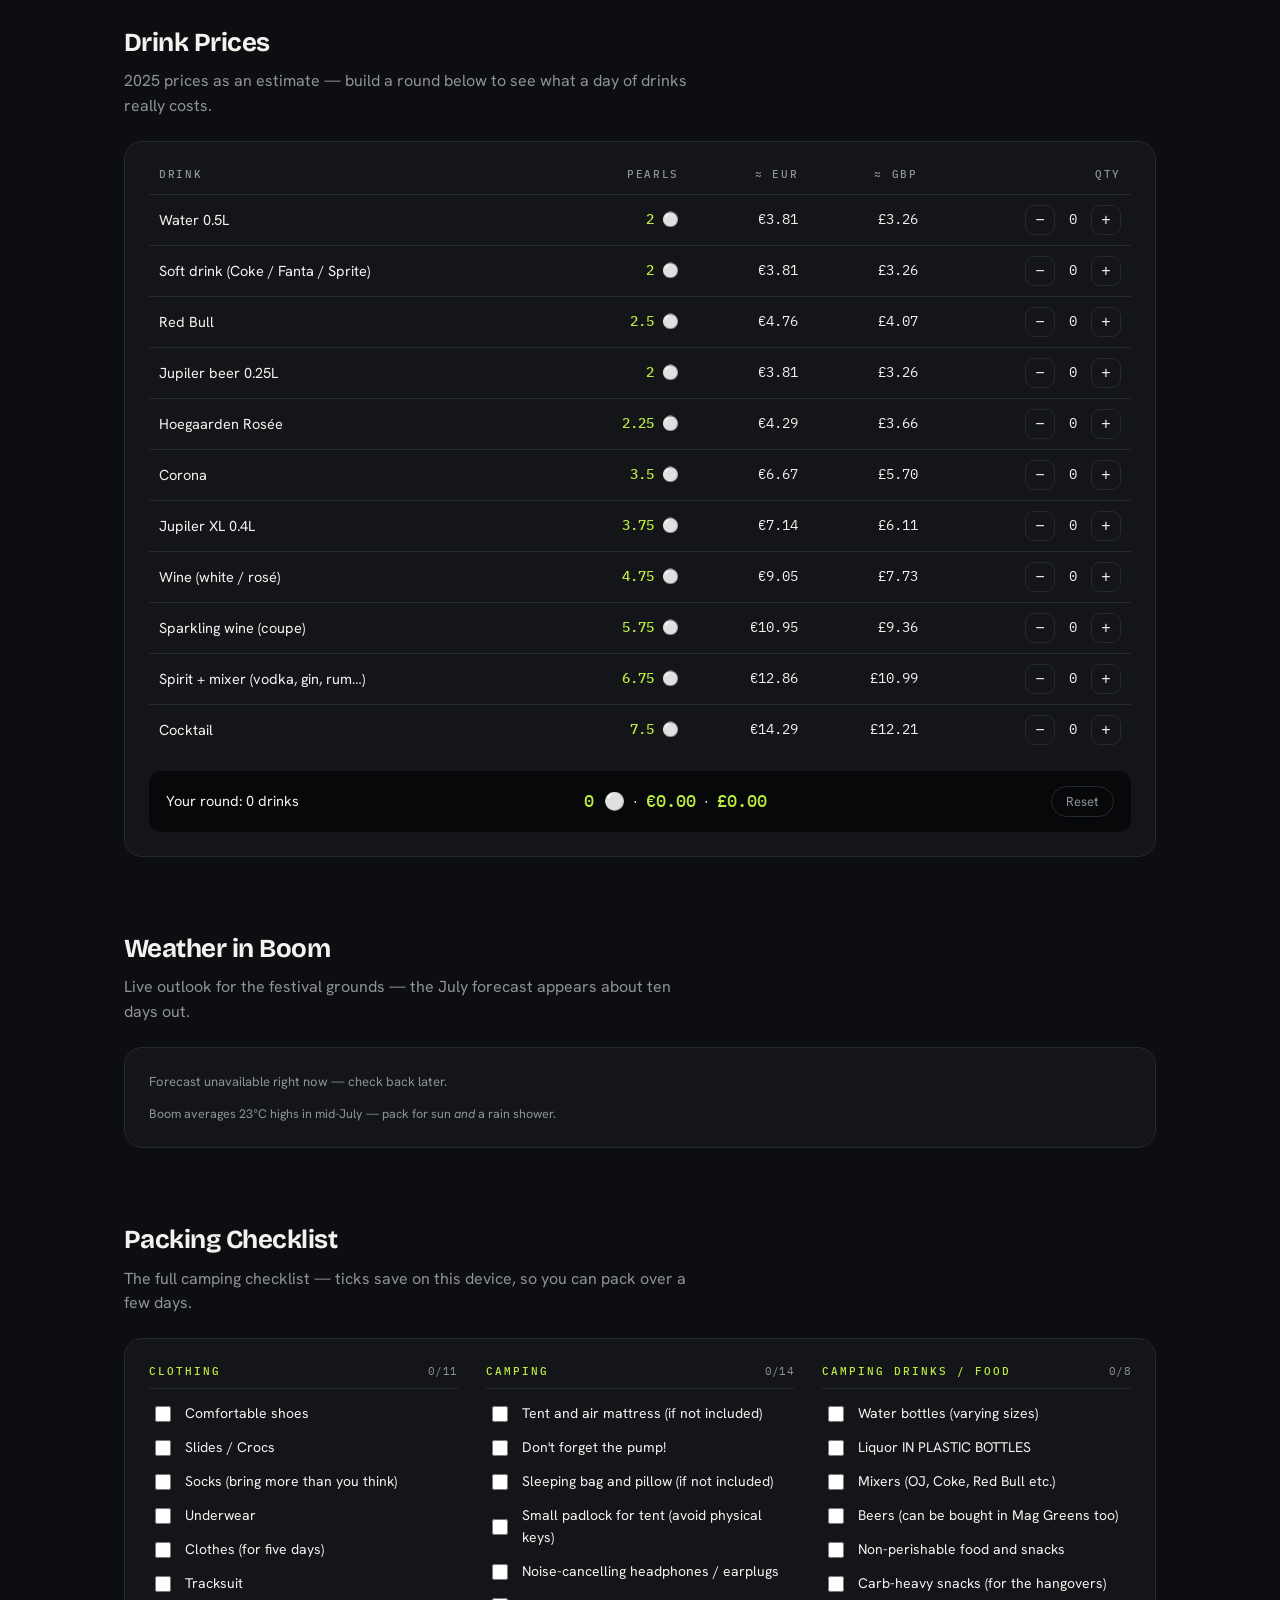
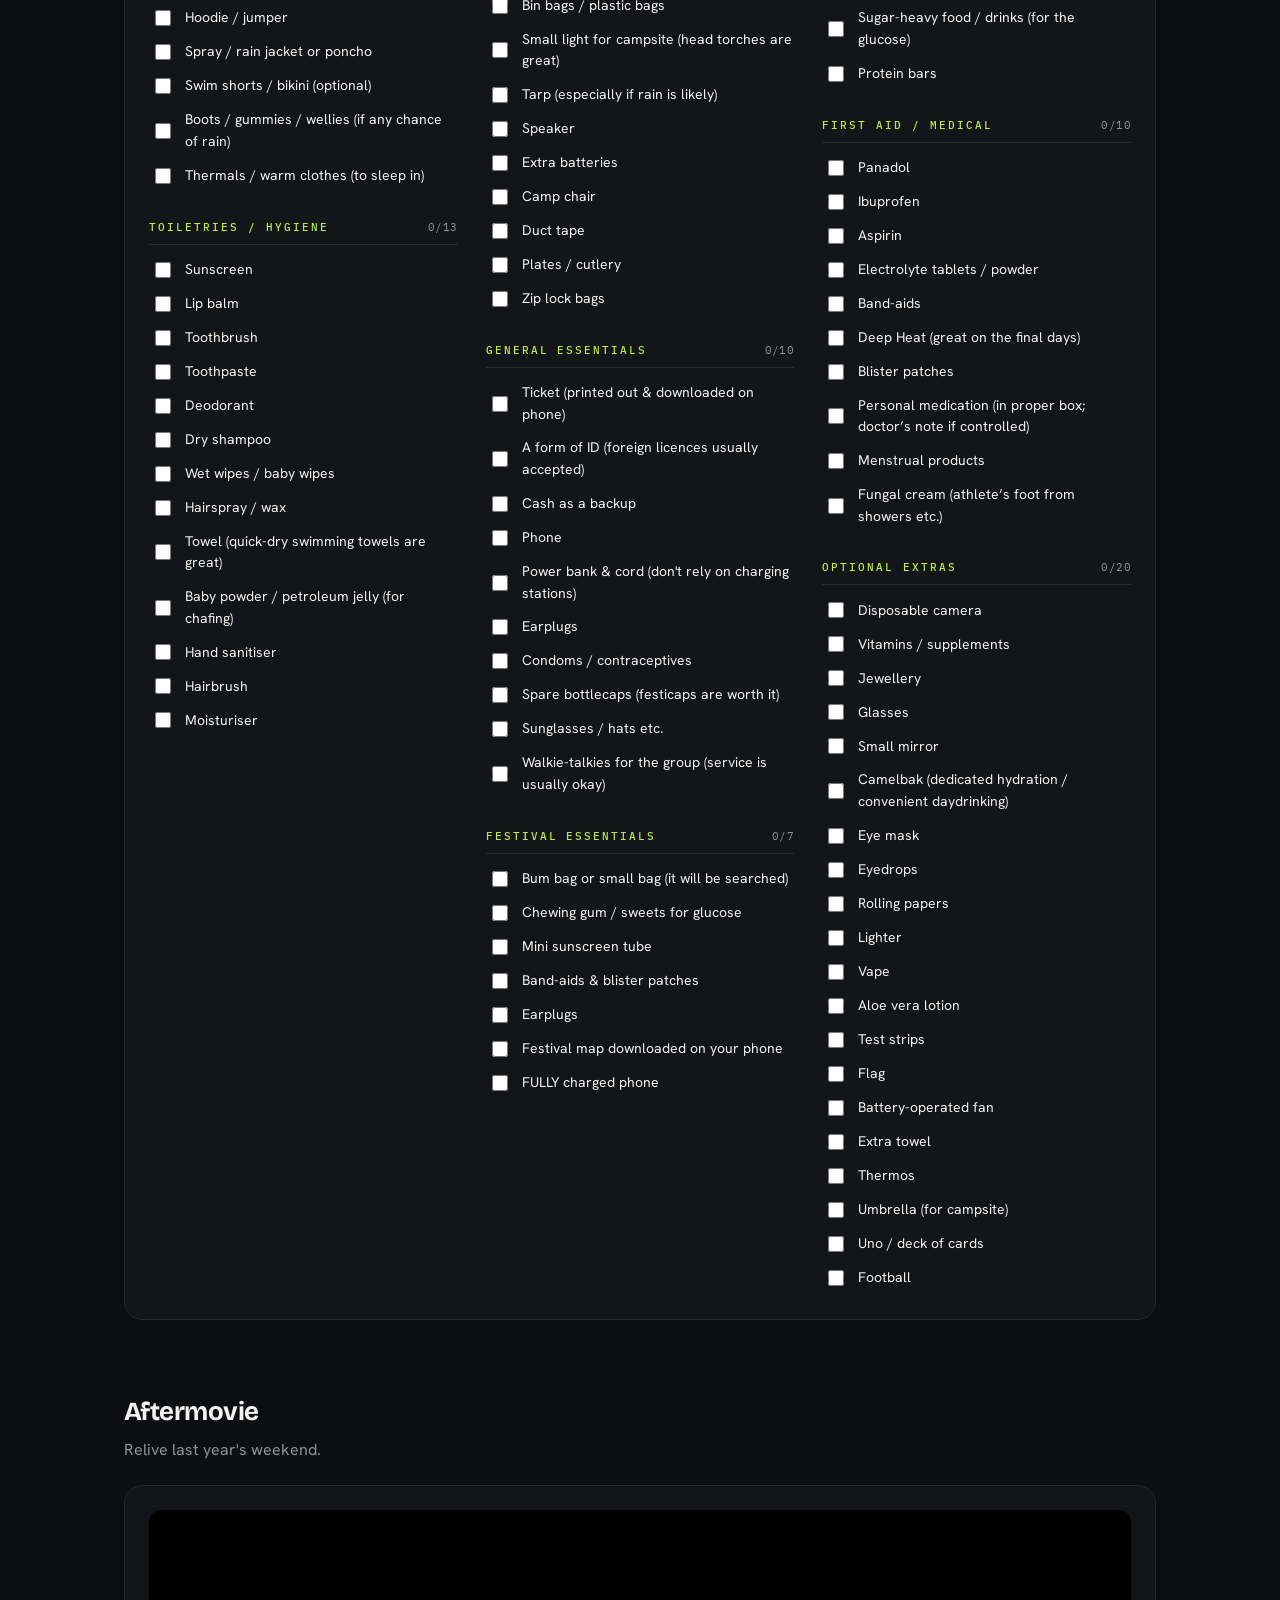
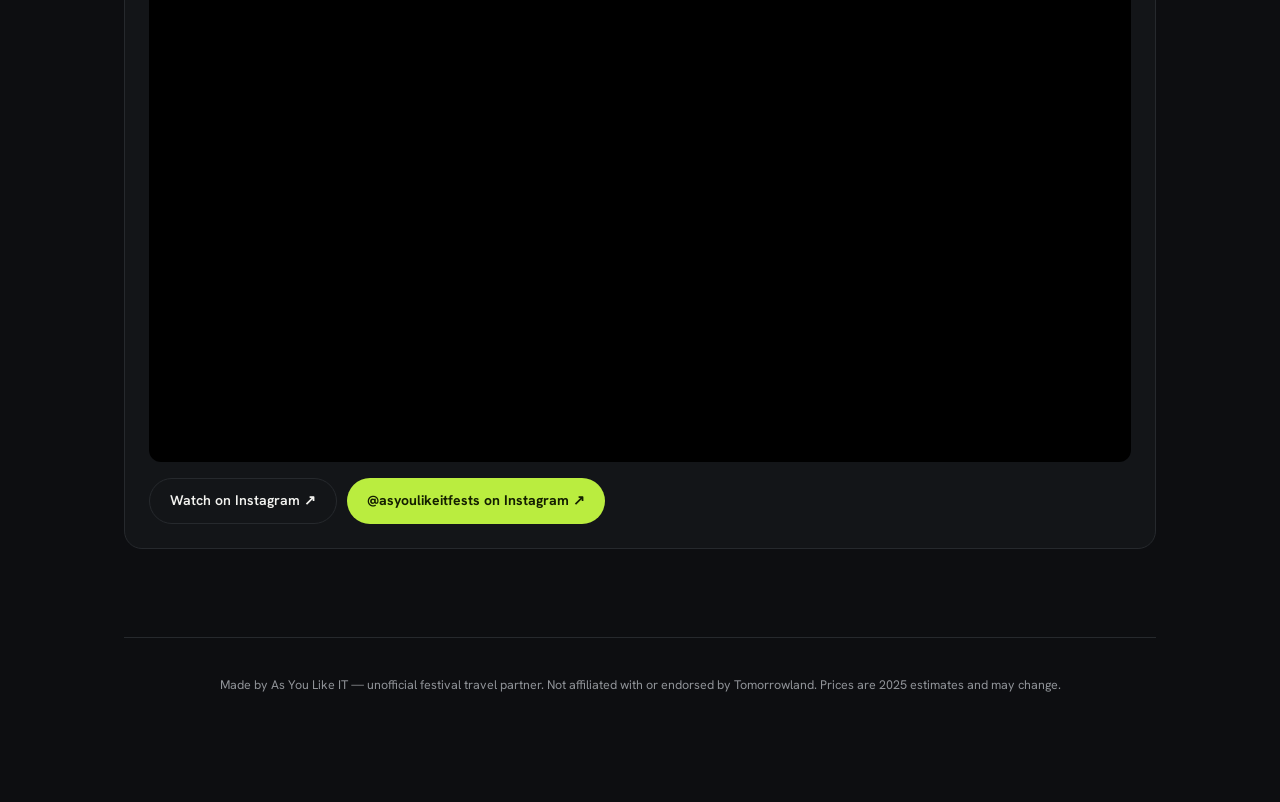
==== commit 503e3532: "Update Pearl rate to 2026 pricing (1 Pearl = €1.90) Top-up tiers: €20 = 10.5 Pearls, €40 = 21, €60 =" ====
--- a/index.html
+++ b/index.html
@@ -73,7 +73,7 @@
 
   <section class="panel" id="pearls" data-screen-label="Pearl calculator">
     <h2>Pearl Calculator</h2>
-    <p class="lead">The festival runs on Pearls. 2025 rate: <b>1 Pearl = €1.82</b> (≈ <b id="pearlGbp">£1.56</b>) — 2026 rate to be confirmed.</p>
+    <p class="lead">The festival runs on Pearls. 2026 rate: <b>1 Pearl = €1.90</b> (≈ <b id="pearlGbp">£1.63</b>).</p>
     <div class="pearl-grid">
       <div class="card converter">
         <div class="row">
@@ -92,7 +92,7 @@
             <input type="number" id="inPearls" min="0" step="1" inputmode="decimal" />
           </div>
         </div>
-        <p class="pearl-note">Top-ups come in multiples of <b>€20</b> (€20 ≈ 11 Pearls). Top up online before the festival and you get <b>2 bonus Pearls per €100</b> — that's a free beer. Unspent Pearls are refunded minus a small service fee. <span id="gbpRateNote"></span></p>
+        <p class="pearl-note">Top-ups come in multiples of <b>€20</b> (€20 = 10.5 Pearls, €40 = 21, €60 = 31.5). Top up online before the festival and you get <b>2 bonus Pearls per €100</b> — that's a free beer. Unspent Pearls are refunded minus a small service fee. <span id="gbpRateNote"></span></p>
       </div>
       <div class="card converter">
         <label for="planPearls">Top-up helper — Pearls you plan to spend</label>
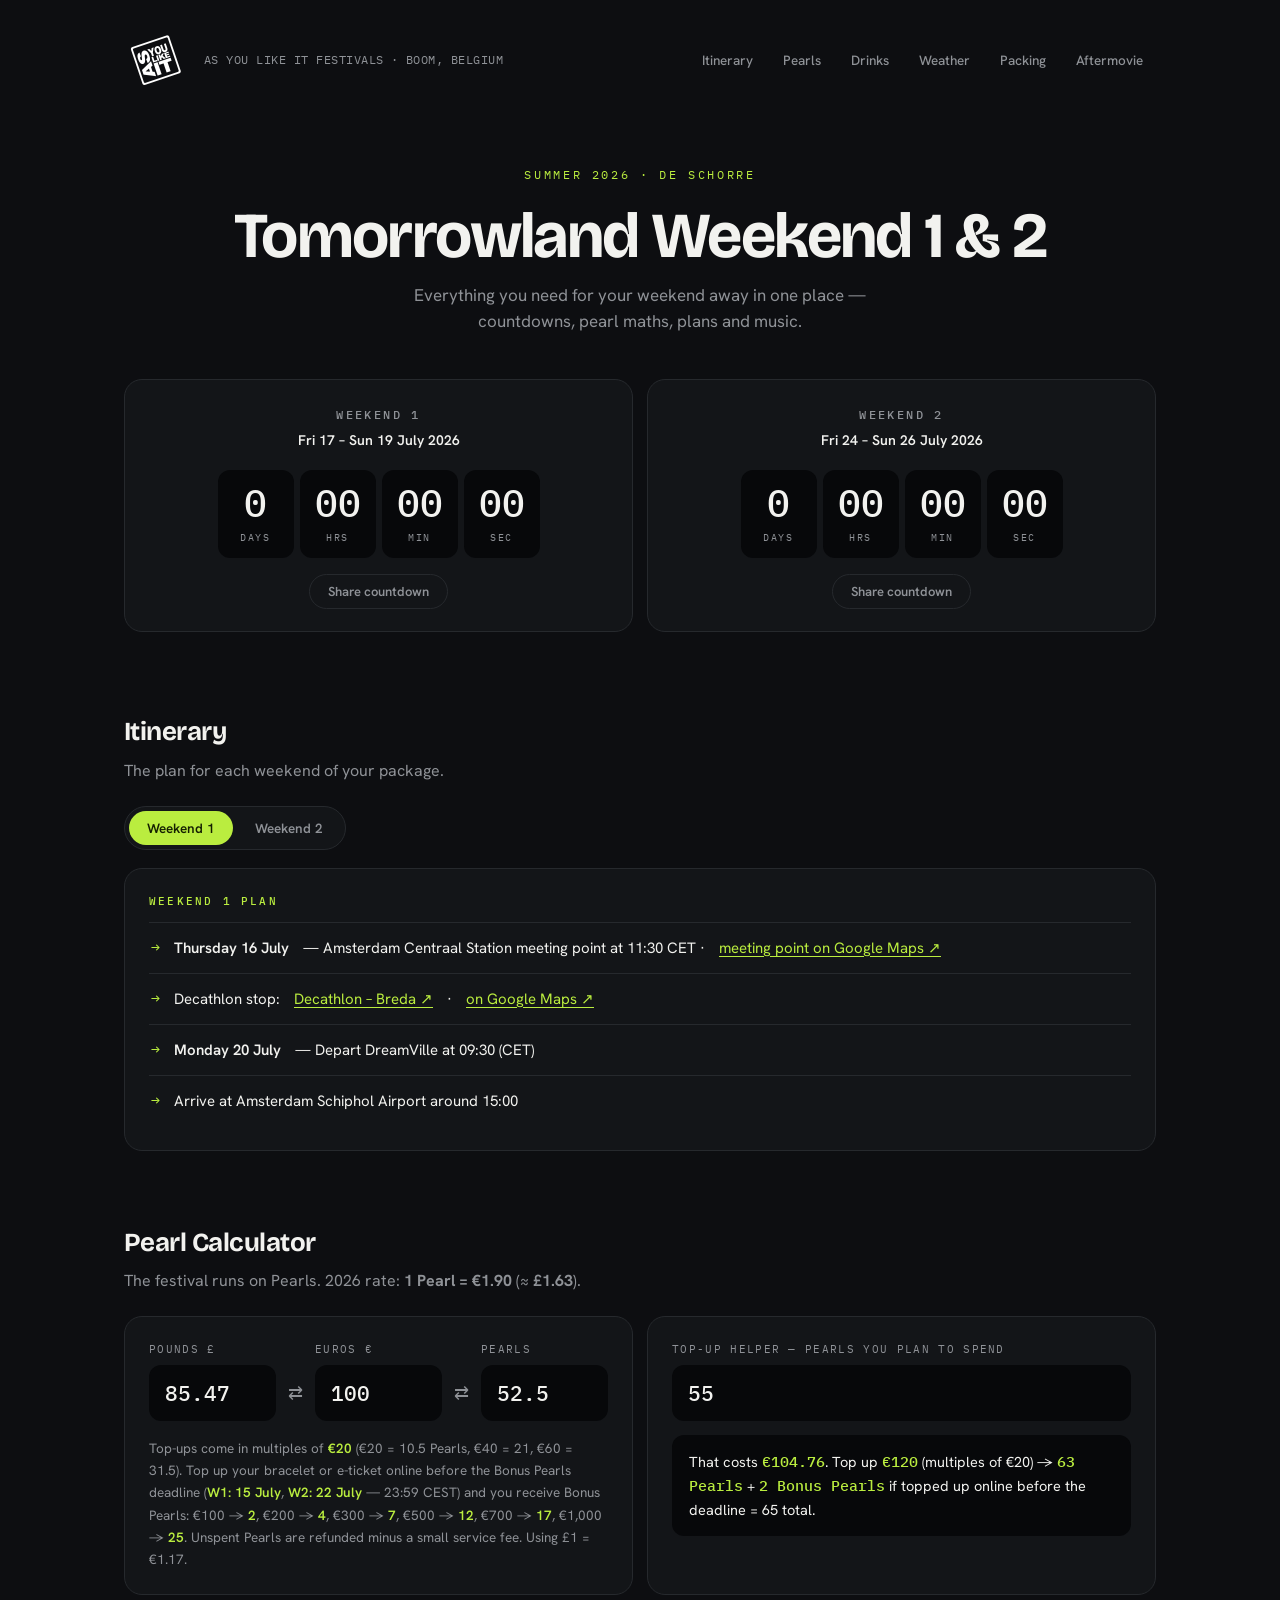
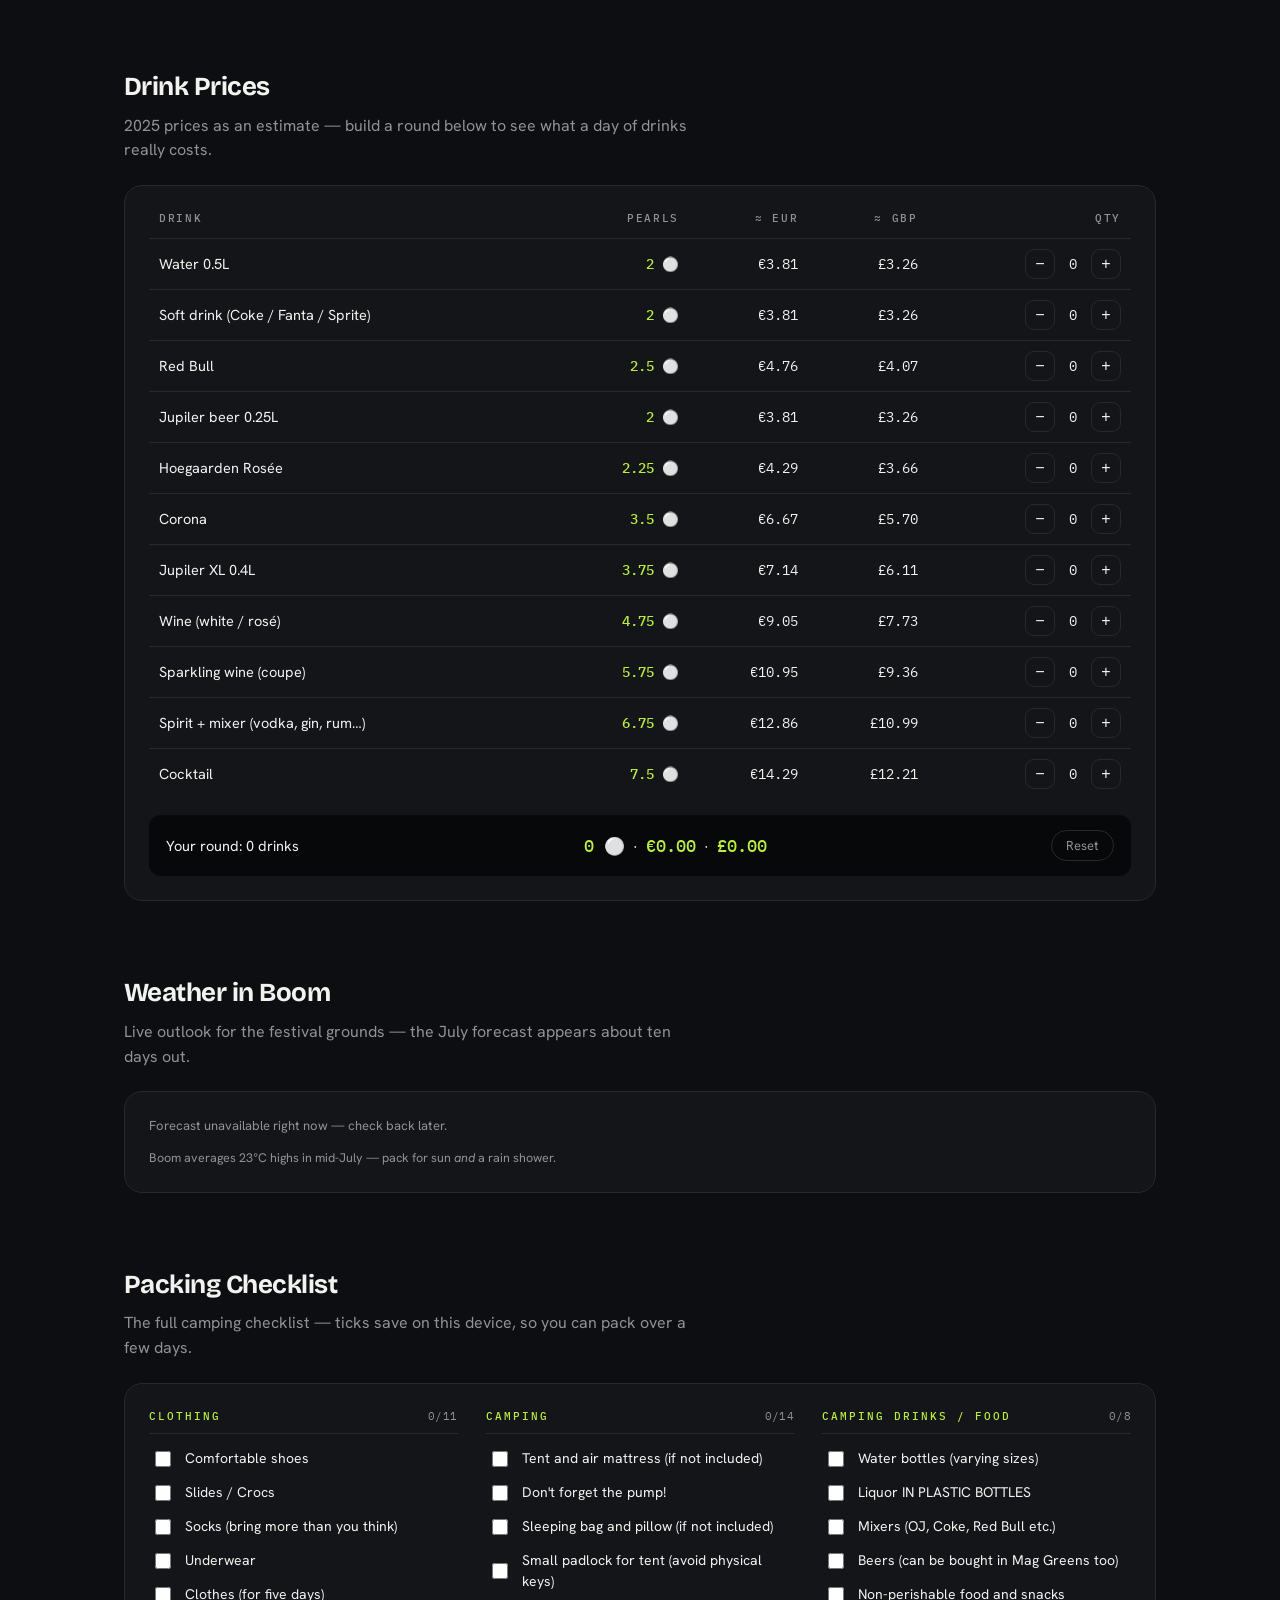
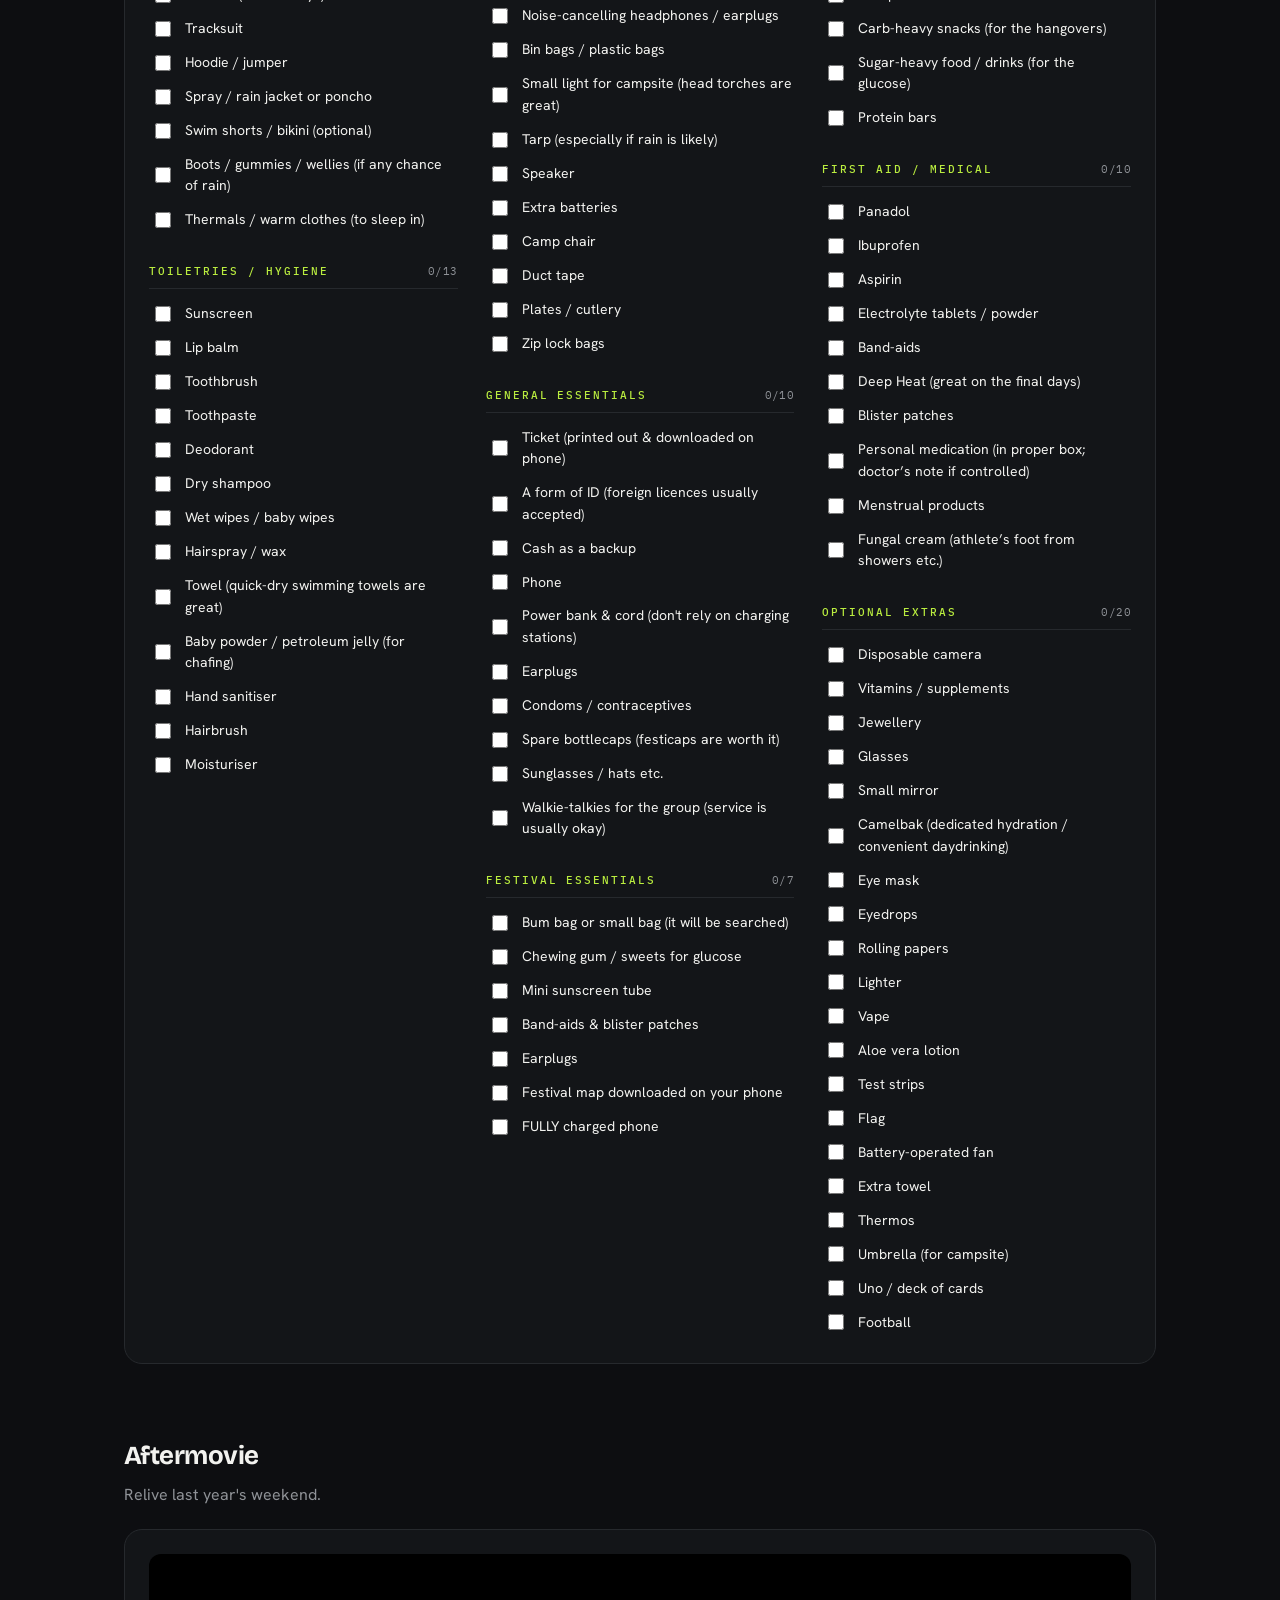
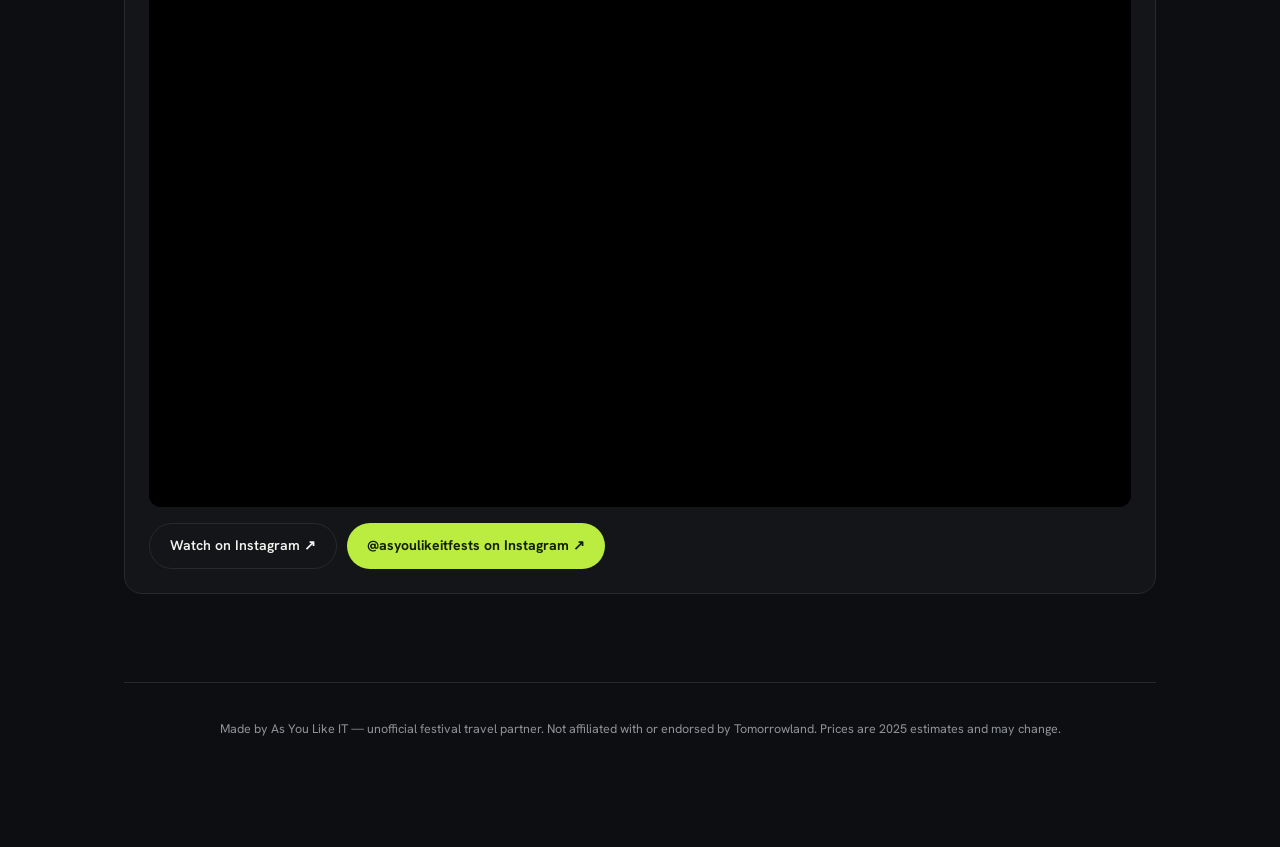
==== commit de83e4da: "Use official Bonus Pearls tiers and deadlines Replace flat 2-per-100 bonus with tiered table (100->2" ====
--- a/index.html
+++ b/index.html
@@ -92,7 +92,7 @@
             <input type="number" id="inPearls" min="0" step="1" inputmode="decimal" />
           </div>
         </div>
-        <p class="pearl-note">Top-ups come in multiples of <b>€20</b> (€20 = 10.5 Pearls, €40 = 21, €60 = 31.5). Top up online before the festival and you get <b>2 bonus Pearls per €100</b> — that's a free beer. Unspent Pearls are refunded minus a small service fee. <span id="gbpRateNote"></span></p>
+        <p class="pearl-note">Top-ups come in multiples of <b>€20</b> (€20 = 10.5 Pearls, €40 = 21, €60 = 31.5). Top up your bracelet or e-ticket online before the Bonus Pearls deadline (<b>W1: 15 July</b>, <b>W2: 22 July</b> — 23:59 CEST) and you receive Bonus Pearls: €100 → <b>2</b>, €200 → <b>4</b>, €300 → <b>7</b>, €500 → <b>12</b>, €700 → <b>17</b>, €1,000 → <b>25</b>. Unspent Pearls are refunded minus a small service fee. <span id="gbpRateNote"></span></p>
       </div>
       <div class="card converter">
         <label for="planPearls">Top-up helper — Pearls you plan to spend</label>
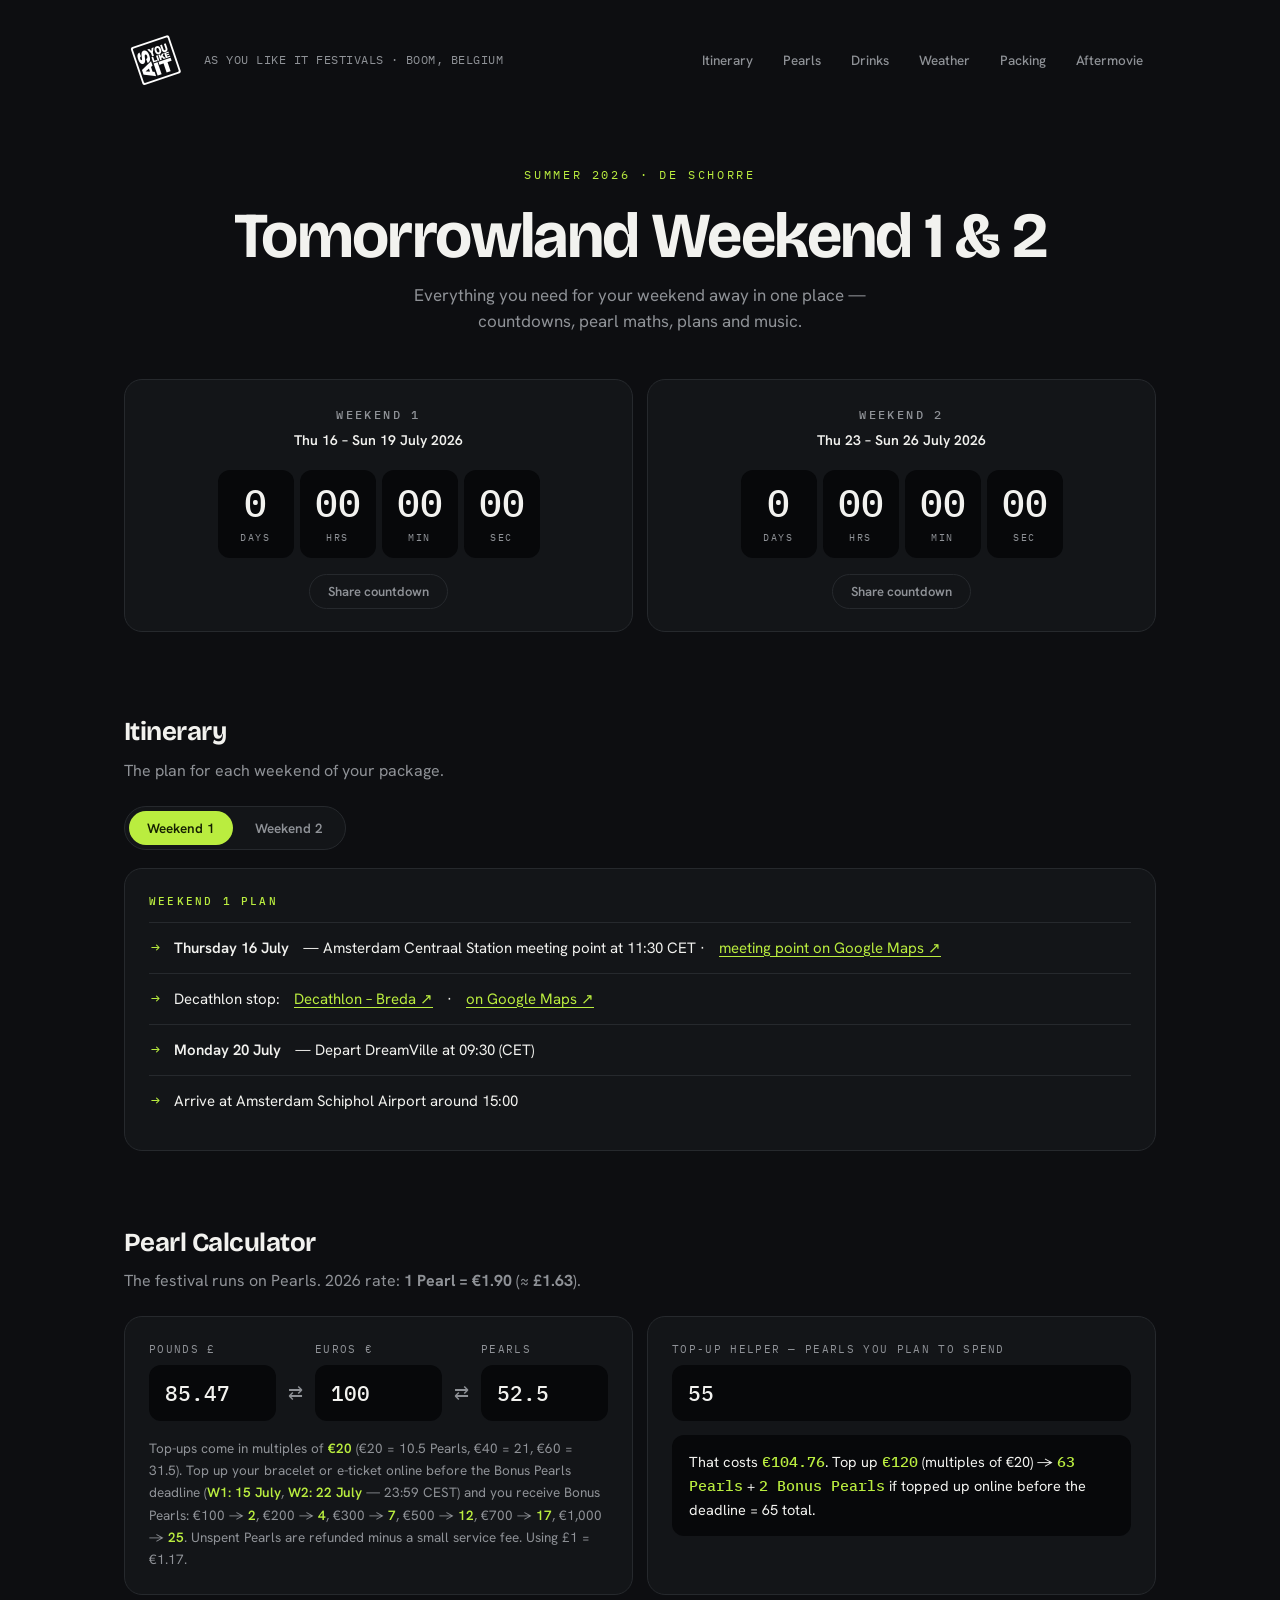
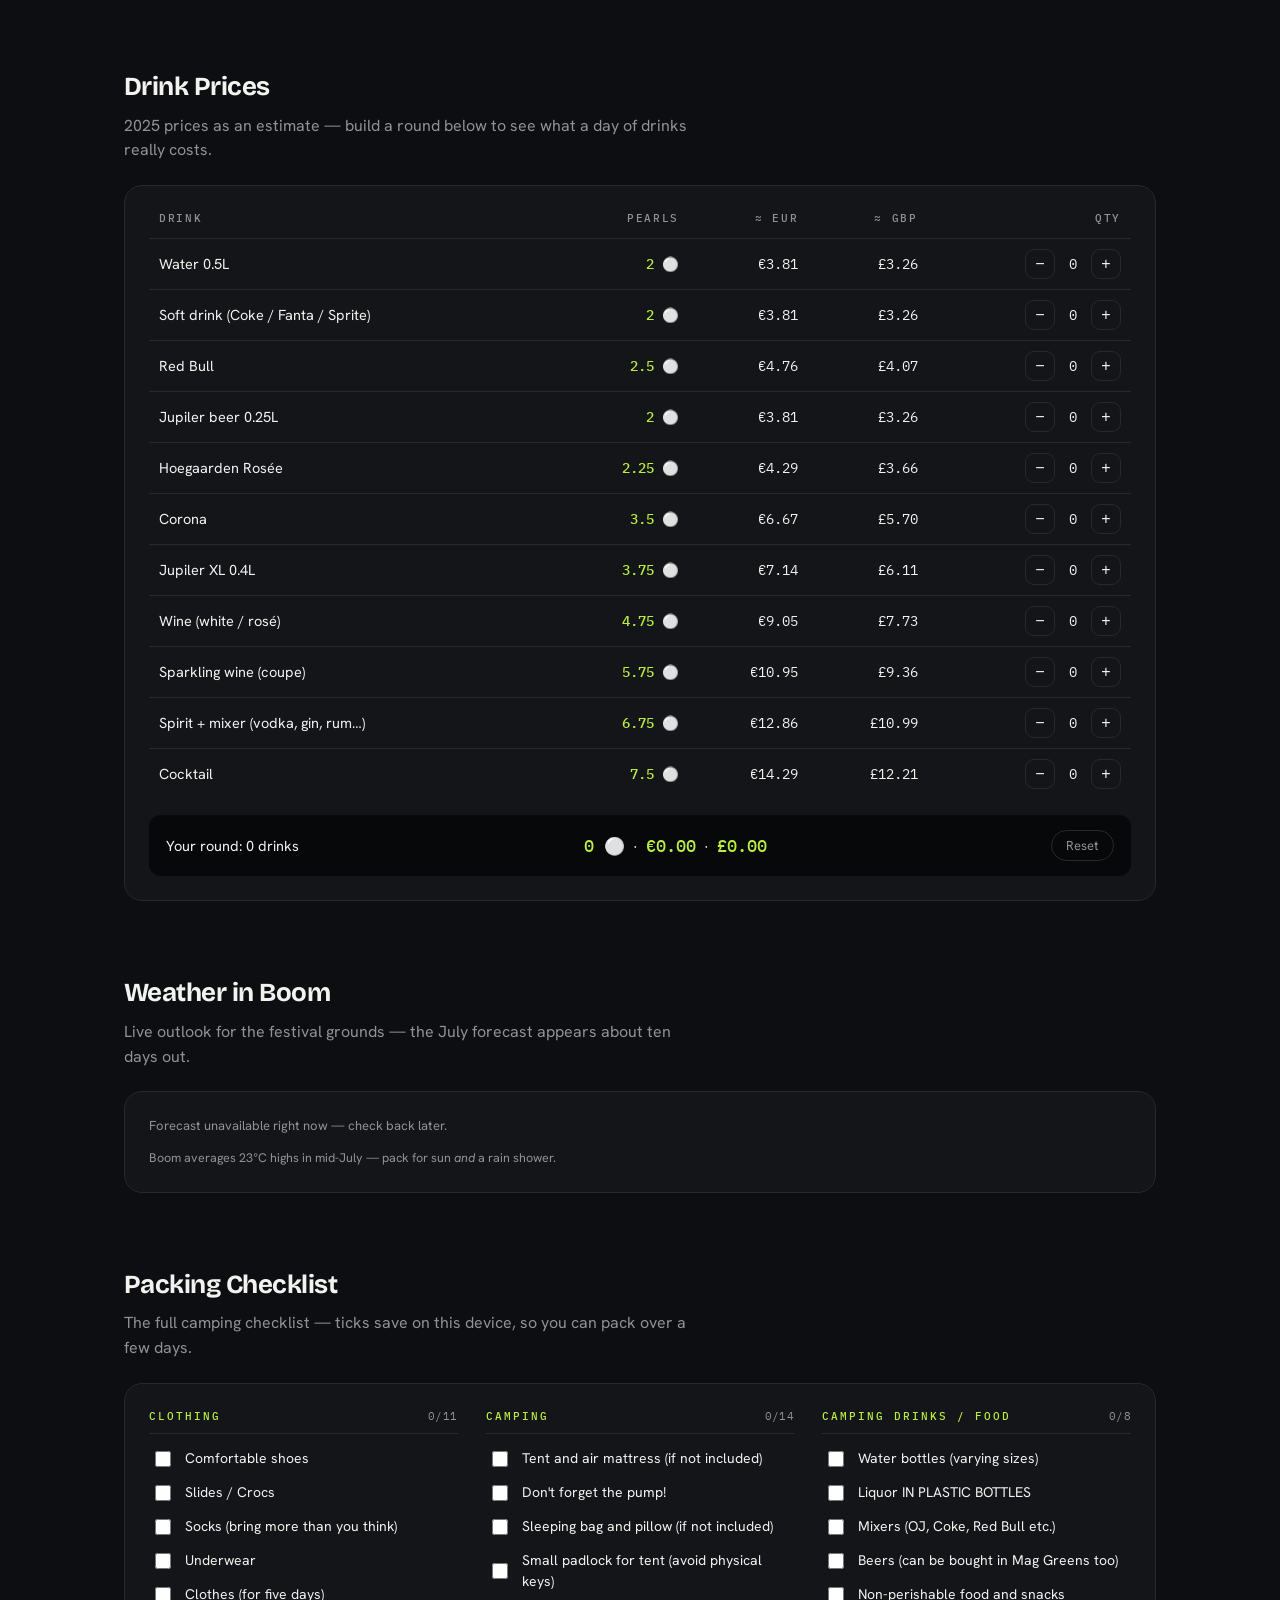
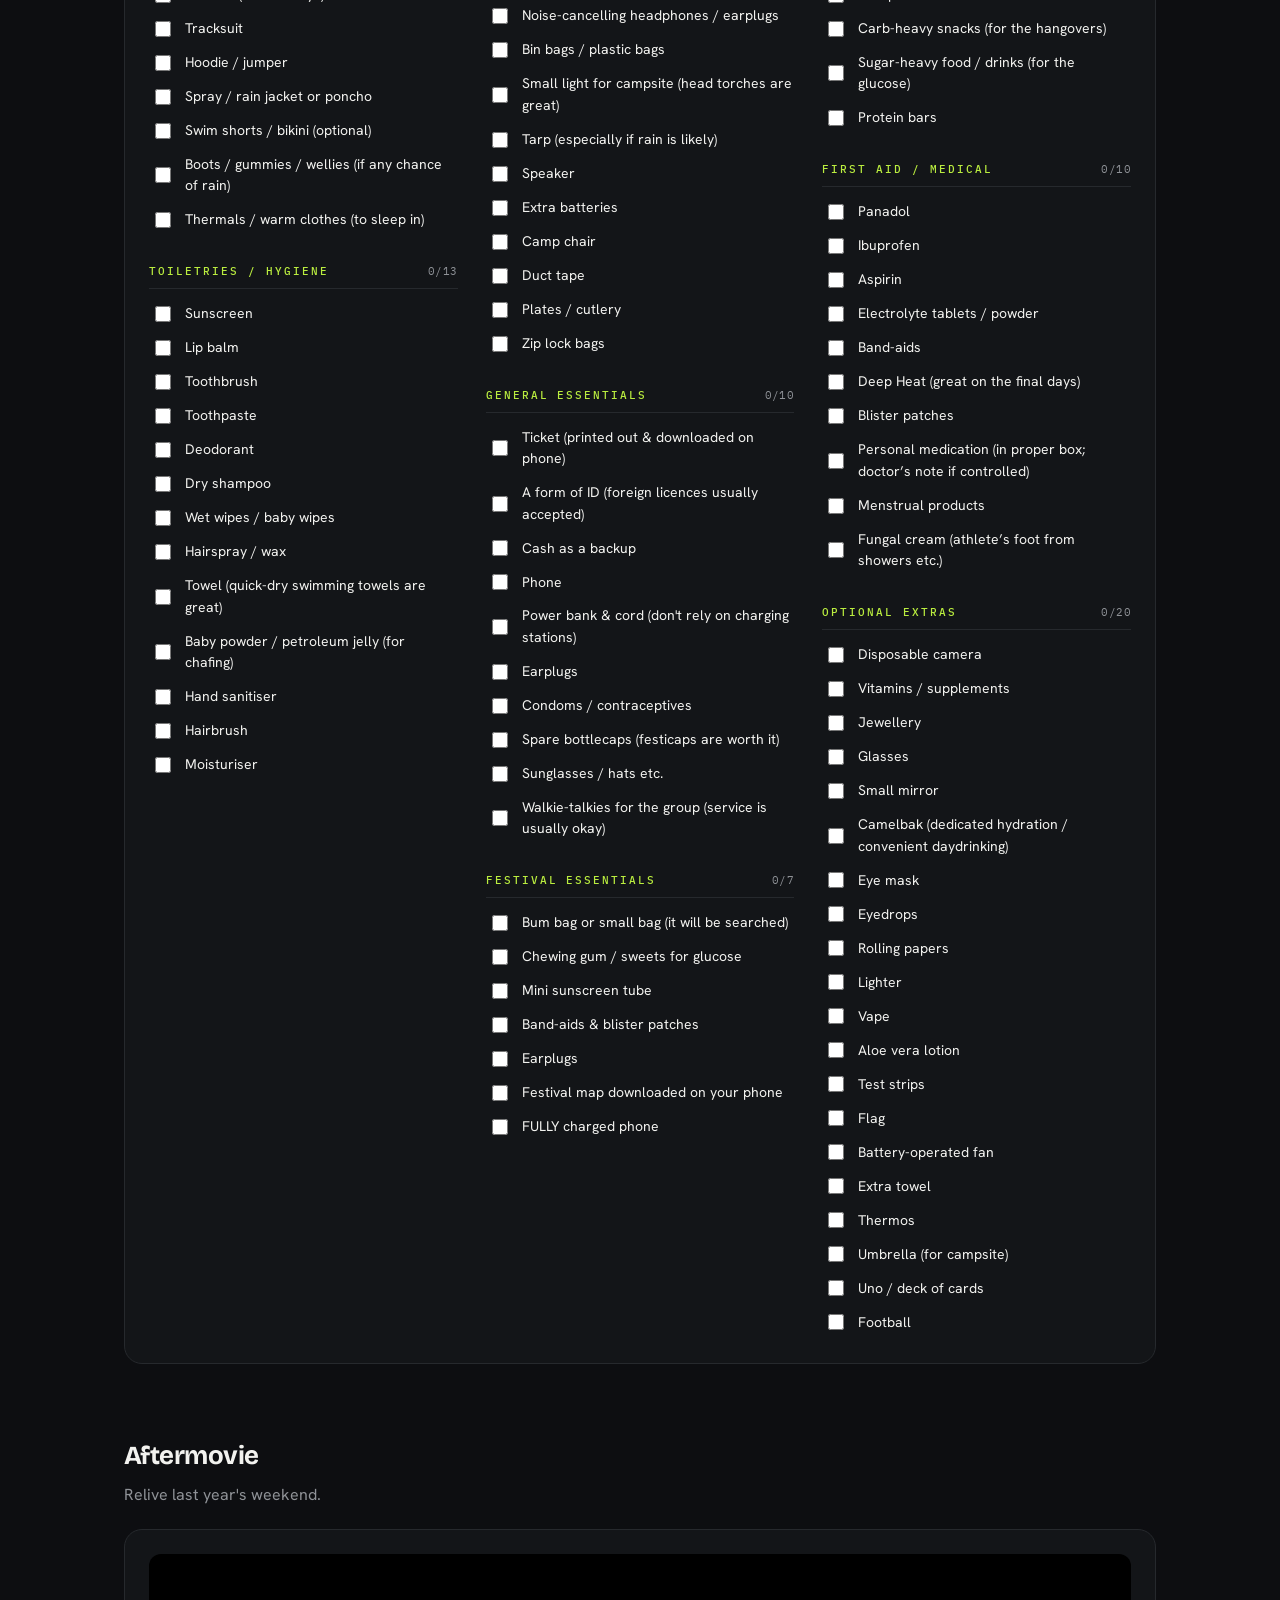
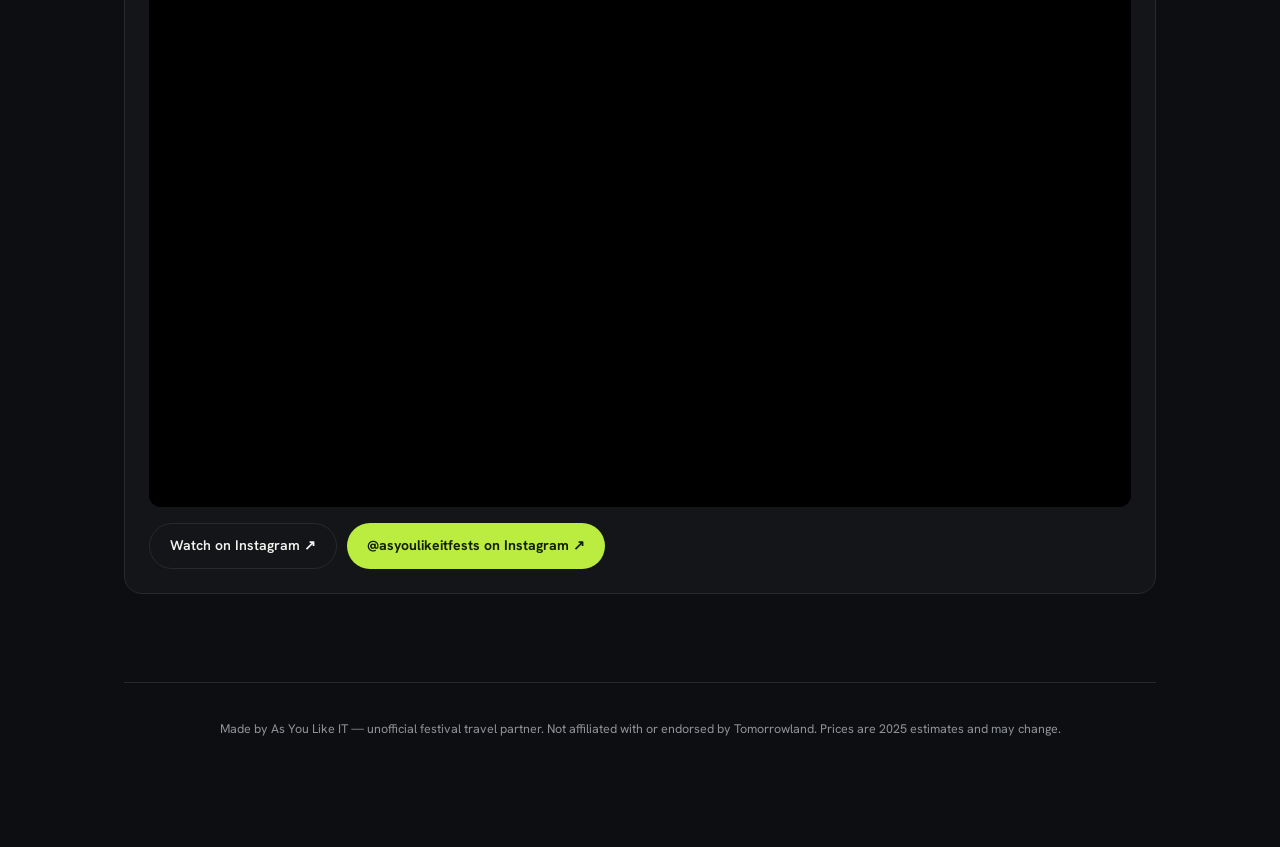
==== commit cf2bdcb3: "Align share/countdown card dates with countdown target (Thu start) W1: 16–19 July (Thu–Sun), W2: 23–" ====
--- a/index.html
+++ b/index.html
@@ -36,7 +36,7 @@
     <div class="countdowns">
       <div class="cd-card" id="cdW1">
         <h3>Weekend 1</h3>
-        <p class="dates">Fri 17 – Sun 19 July 2026</p>
+        <p class="dates">Thu 16 – Sun 19 July 2026</p>
         <div class="cd-units">
           <div class="cd-unit"><b data-u="d">–</b><span>Days</span></div>
           <div class="cd-unit"><b data-u="h">–</b><span>Hrs</span></div>
@@ -47,7 +47,7 @@
       </div>
       <div class="cd-card" id="cdW2">
         <h3>Weekend 2</h3>
-        <p class="dates">Fri 24 – Sun 26 July 2026</p>
+        <p class="dates">Thu 23 – Sun 26 July 2026</p>
         <div class="cd-units">
           <div class="cd-unit"><b data-u="d">–</b><span>Days</span></div>
           <div class="cd-unit"><b data-u="h">–</b><span>Hrs</span></div>
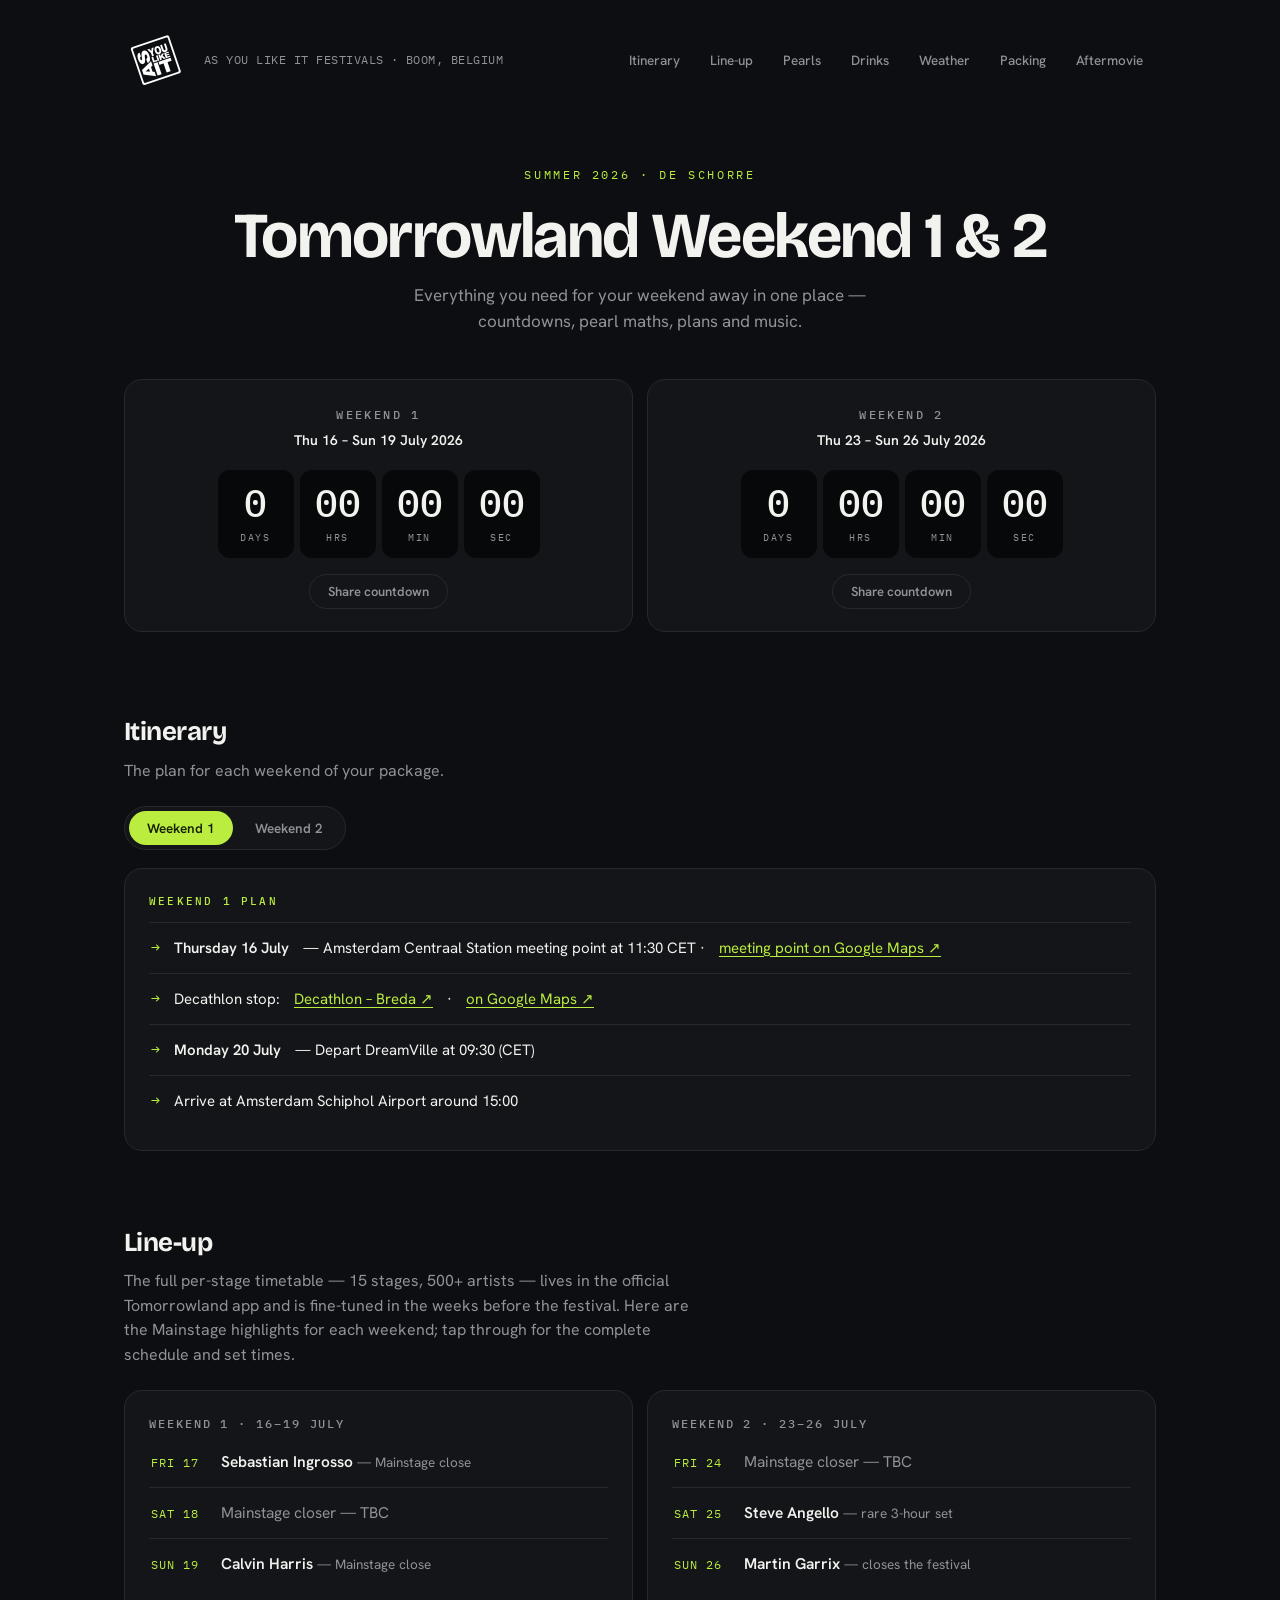
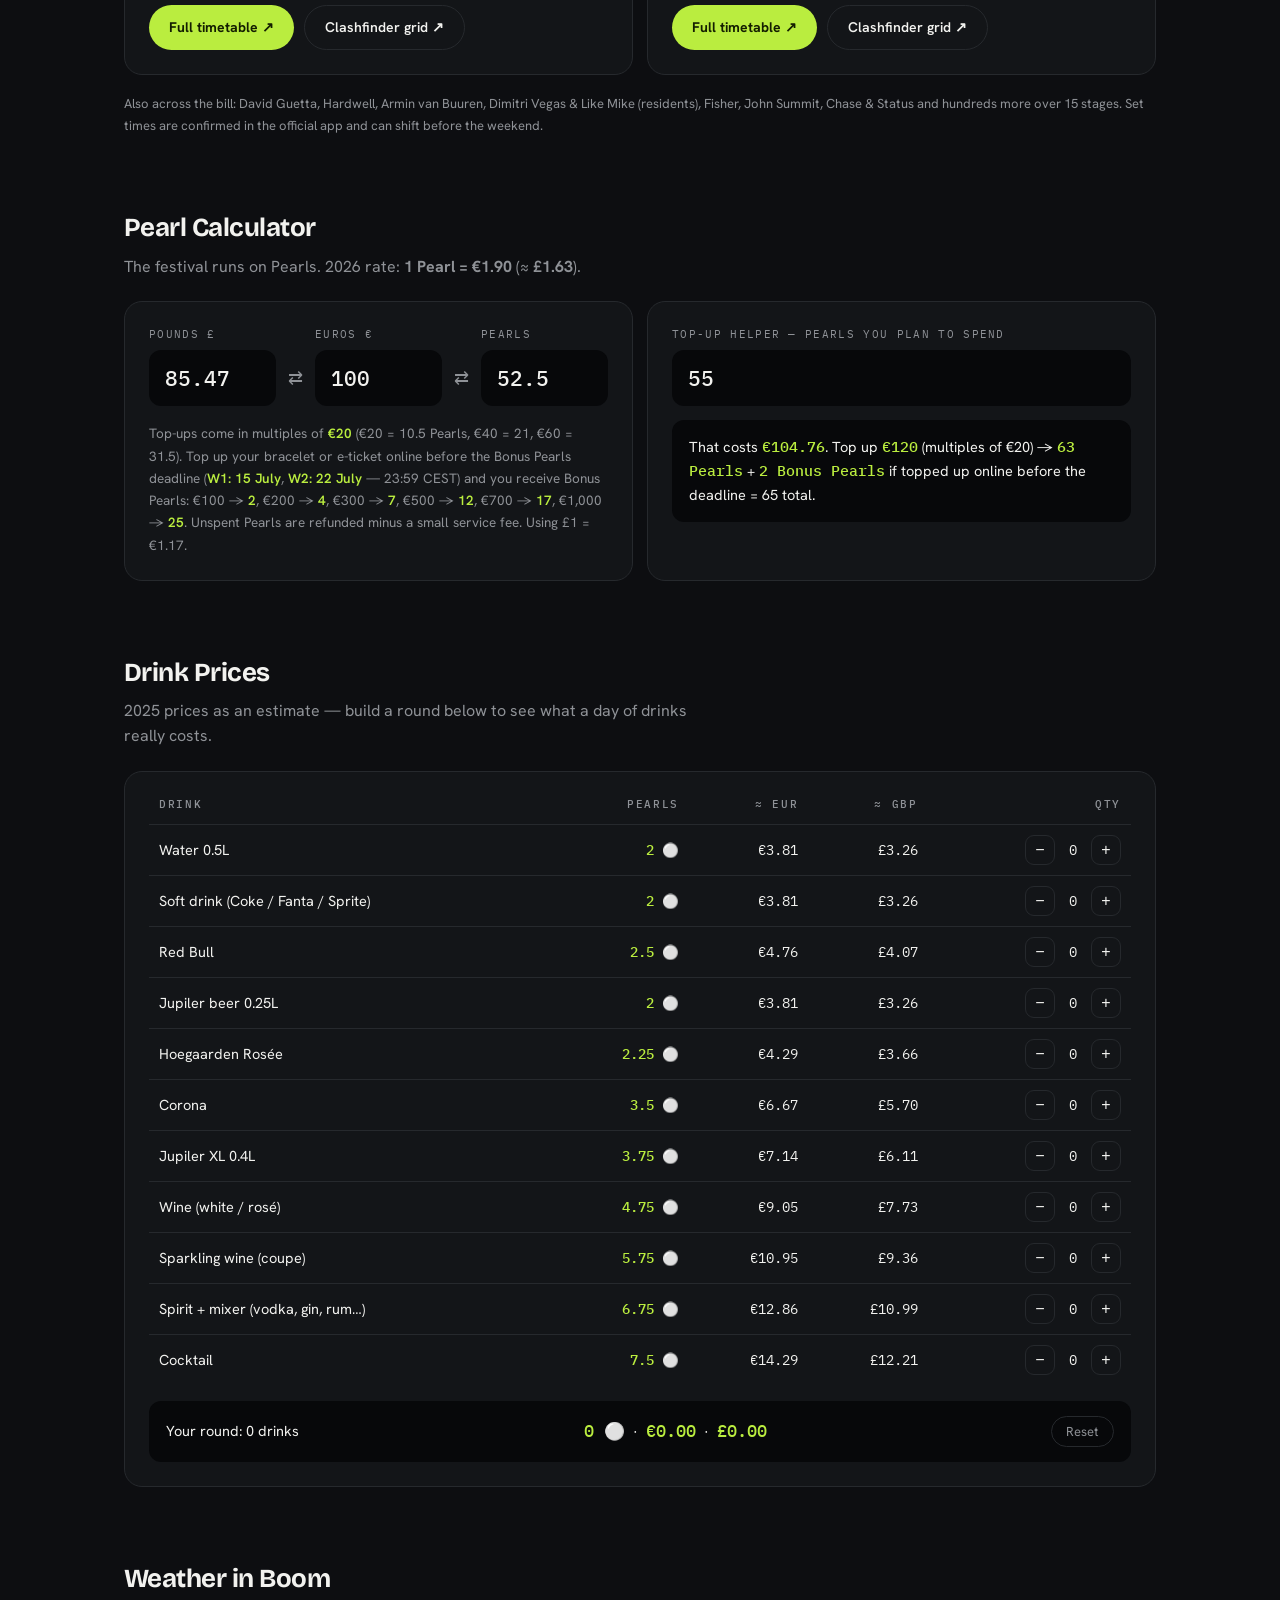
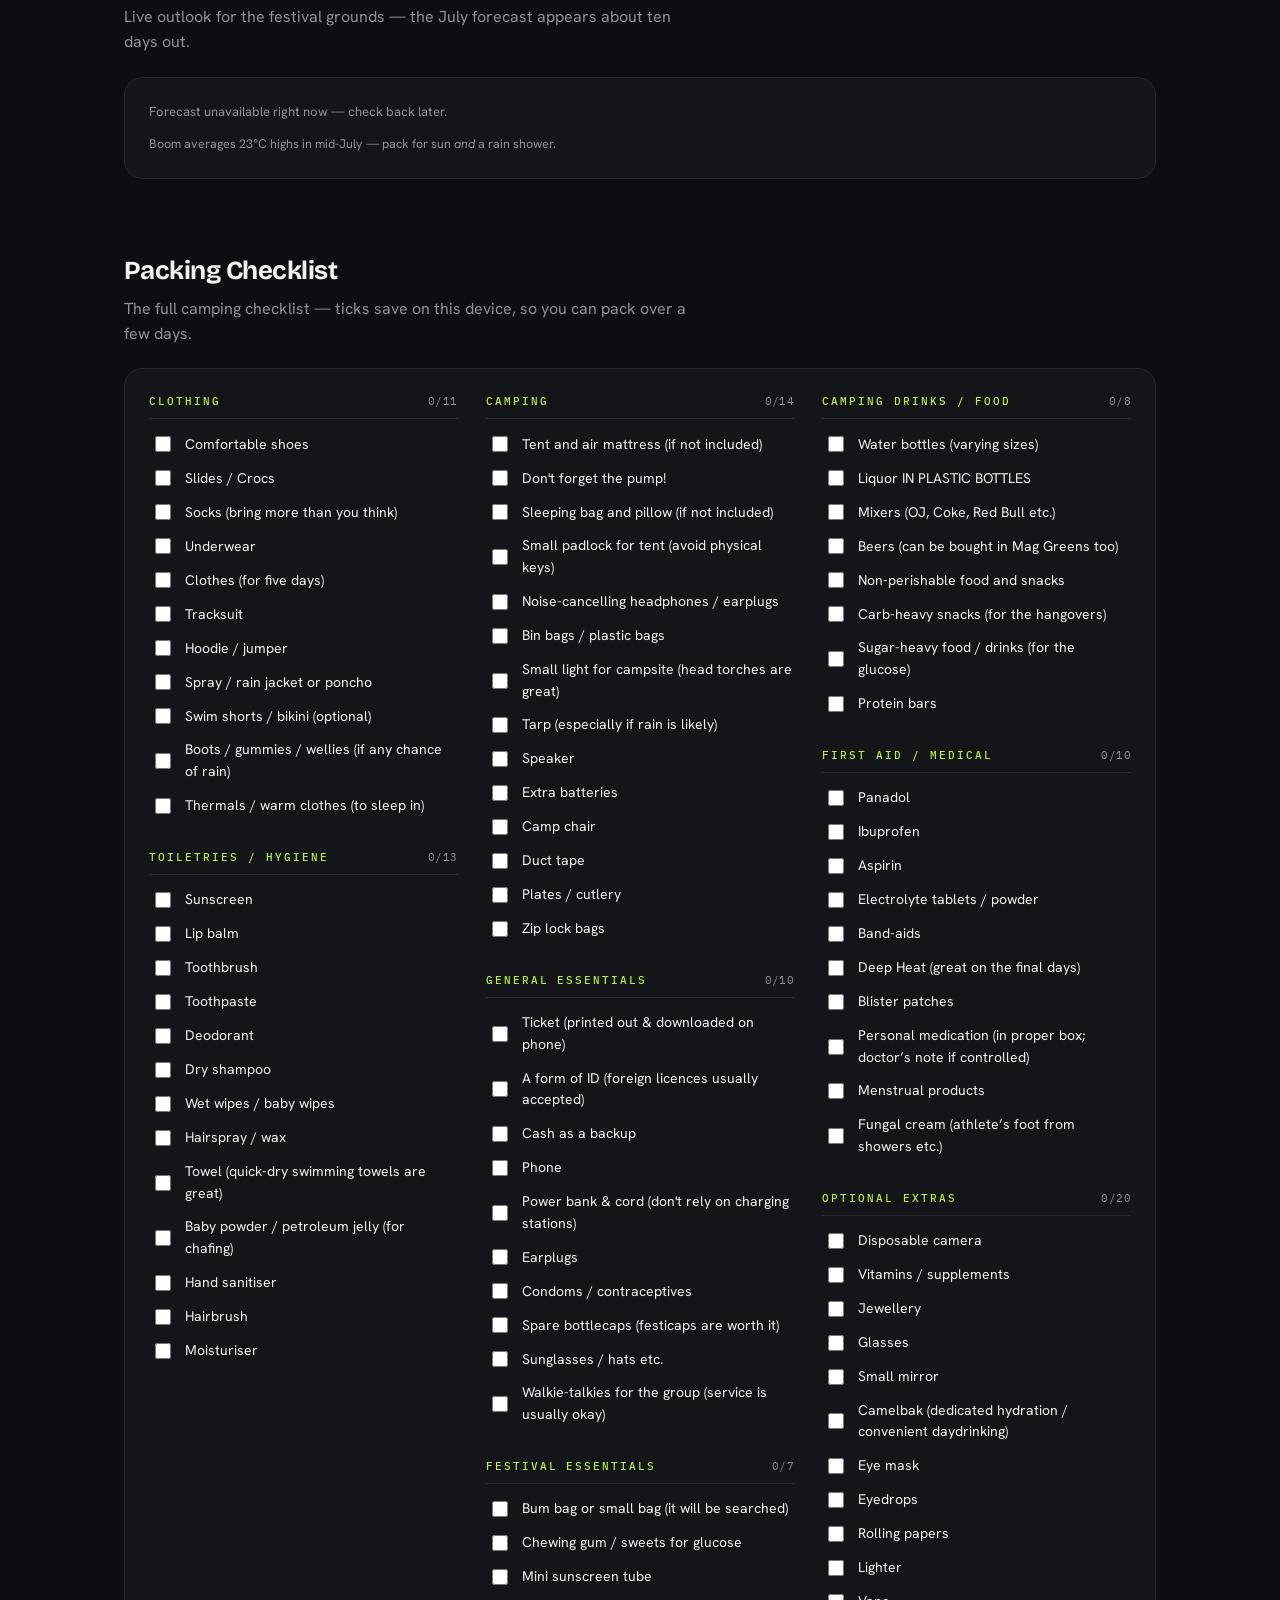
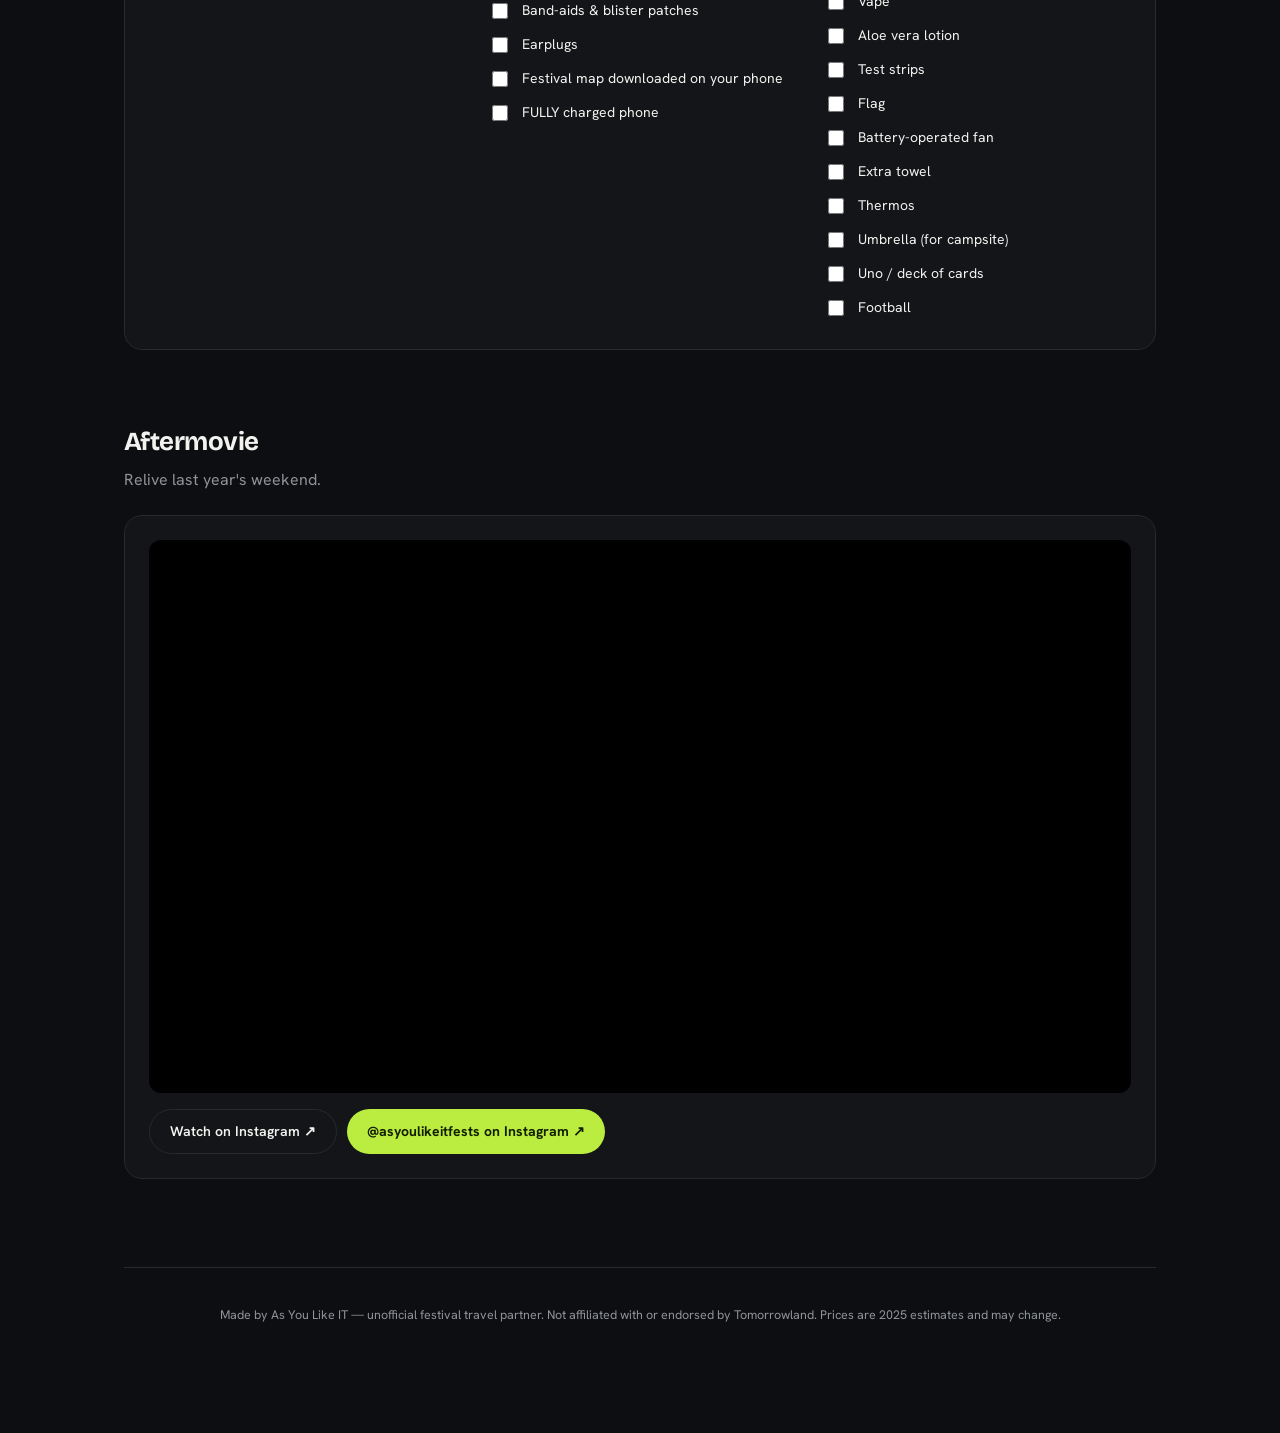
==== commit 2e378e29: "Add Line-up section with Mainstage highlights per weekend Static panel (no JS) showing confirmed Mai" ====
--- a/index.html
+++ b/index.html
@@ -21,6 +21,7 @@
     </div>
     <nav class="quick">
       <a href="#itinerary">Itinerary</a>
+      <a href="#lineup">Line-up</a>
       <a href="#pearls">Pearls</a>
       <a href="#drinks">Drinks</a>
       <a href="#weather">Weather</a>
@@ -69,6 +70,38 @@
     <div class="card">
       <div class="itin-grid" id="itinGrid"></div>
     </div>
+  </section>
+
+  <section class="panel" id="lineup" data-screen-label="Line-up">
+    <h2>Line-up</h2>
+    <p class="lead">The full per-stage timetable — 15 stages, 500+ artists — lives in the official Tomorrowland app and is fine-tuned in the weeks before the festival. Here are the Mainstage highlights for each weekend; tap through for the complete schedule and set times.</p>
+    <div class="lineup-grid">
+      <div class="card lineup-card">
+        <h3>Weekend 1 · 16–19 July</h3>
+        <ul class="lineup-days">
+          <li><span class="ld-day">Fri 17</span><span class="ld-act">Sebastian Ingrosso <em>— Mainstage close</em></span></li>
+          <li><span class="ld-day">Sat 18</span><span class="ld-act ld-tbc">Mainstage closer — TBC</span></li>
+          <li><span class="ld-day">Sun 19</span><span class="ld-act">Calvin Harris <em>— Mainstage close</em></span></li>
+        </ul>
+        <div class="btn-row">
+          <a class="btn" href="https://www.tomorrowland.com/en/festival/line-up" target="_blank" rel="noopener">Full timetable ↗</a>
+          <a class="btn ghost" href="https://clashfinder.com/m/tml2026w1/" target="_blank" rel="noopener">Clashfinder grid ↗</a>
+        </div>
+      </div>
+      <div class="card lineup-card">
+        <h3>Weekend 2 · 23–26 July</h3>
+        <ul class="lineup-days">
+          <li><span class="ld-day">Fri 24</span><span class="ld-act ld-tbc">Mainstage closer — TBC</span></li>
+          <li><span class="ld-day">Sat 25</span><span class="ld-act">Steve Angello <em>— rare 3-hour set</em></span></li>
+          <li><span class="ld-day">Sun 26</span><span class="ld-act">Martin Garrix <em>— closes the festival</em></span></li>
+        </ul>
+        <div class="btn-row">
+          <a class="btn" href="https://www.tomorrowland.com/en/festival/line-up" target="_blank" rel="noopener">Full timetable ↗</a>
+          <a class="btn ghost" href="https://clashfinder.com/m/tml2026w2/" target="_blank" rel="noopener">Clashfinder grid ↗</a>
+        </div>
+      </div>
+    </div>
+    <p class="lineup-note">Also across the bill: David Guetta, Hardwell, Armin van Buuren, Dimitri Vegas &amp; Like Mike (residents), Fisher, John Summit, Chase &amp; Status and hundreds more over 15 stages. Set times are confirmed in the official app and can shift before the weekend.</p>
   </section>
 
   <section class="panel" id="pearls" data-screen-label="Pearl calculator">
--- a/styles.css
+++ b/styles.css
@@ -126,6 +126,27 @@
 }
 .topup-out b { color: var(--accent); font-family: var(--mono); font-weight: 500; }
 
+/* ── line-up ── */
+.lineup-grid { display: grid; grid-template-columns: 1fr 1fr; gap: 14px; }
+.lineup-card h3 {
+  margin: 0 0 14px; font-family: var(--mono); font-size: 12px; letter-spacing: 0.16em;
+  text-transform: uppercase; color: var(--text-dim); font-weight: 500;
+}
+ul.lineup-days { margin: 0; padding: 0; list-style: none; }
+ul.lineup-days li {
+  display: flex; gap: 16px; align-items: baseline;
+  padding: 13px 2px; border-top: 1px solid var(--line);
+}
+ul.lineup-days li:first-child { border-top: 0; padding-top: 2px; }
+.ld-day {
+  flex: none; min-width: 54px; font-family: var(--mono); font-size: 12px;
+  letter-spacing: 0.08em; text-transform: uppercase; color: var(--accent);
+}
+.ld-act { font-size: 15.5px; font-weight: 600; color: var(--text); }
+.ld-act em { font-style: normal; font-weight: 400; color: var(--text-dim); font-size: 13.5px; }
+.ld-act.ld-tbc { font-weight: 400; color: var(--text-dim); }
+.lineup-note { color: var(--text-dim); font-size: 13px; margin: 18px 0 0; line-height: 1.65; }
+
 /* ── drinks table ── */
 table.drinks { width: 100%; border-collapse: collapse; font-size: 14.5px; }
 table.drinks th {
@@ -263,7 +284,7 @@
 
 /* ── responsive ── */
 @media (max-width: 860px) {
-  .countdowns, .pearl-grid, .media-grid { grid-template-columns: 1fr; }
+  .countdowns, .pearl-grid, .media-grid, .lineup-grid { grid-template-columns: 1fr; }
   header.site { flex-direction: column; align-items: flex-start; }
   .weather-grid { flex-direction: column; }
   .weather-days { grid-template-columns: repeat(4, 1fr); }
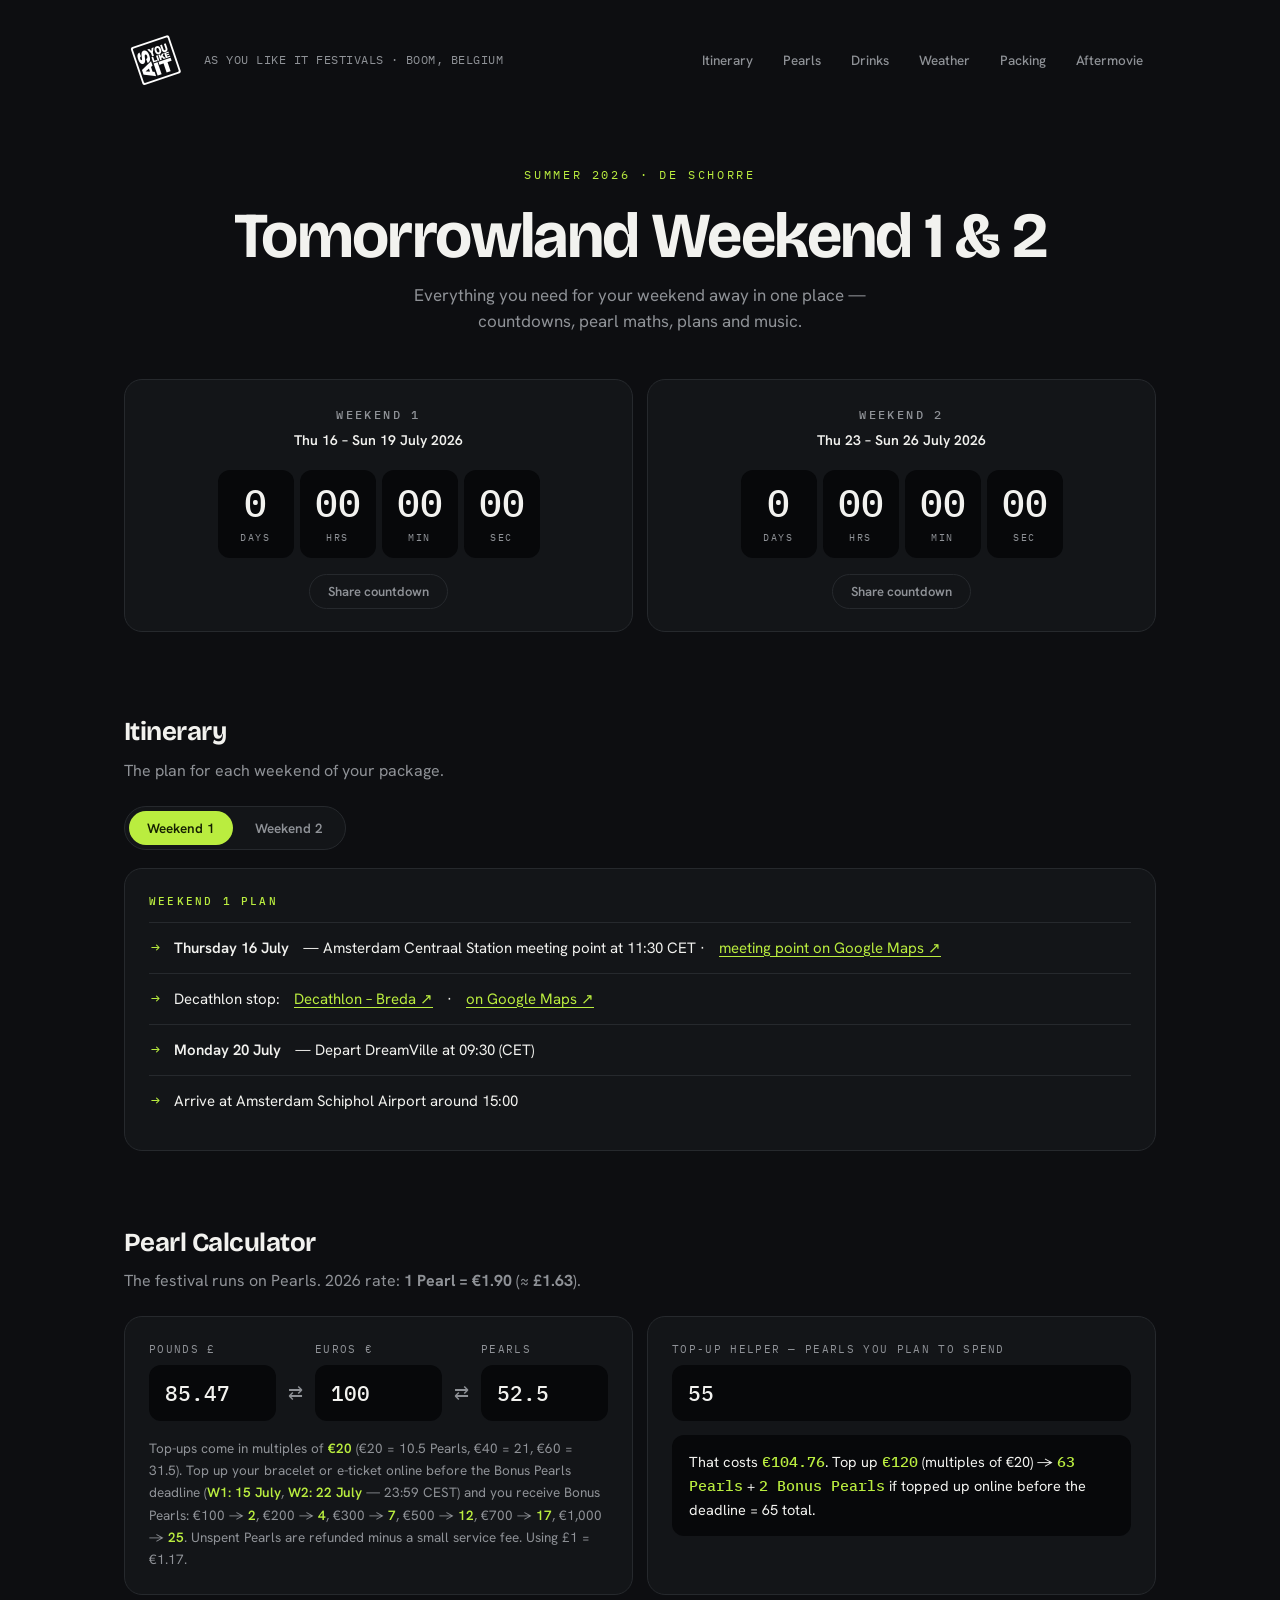
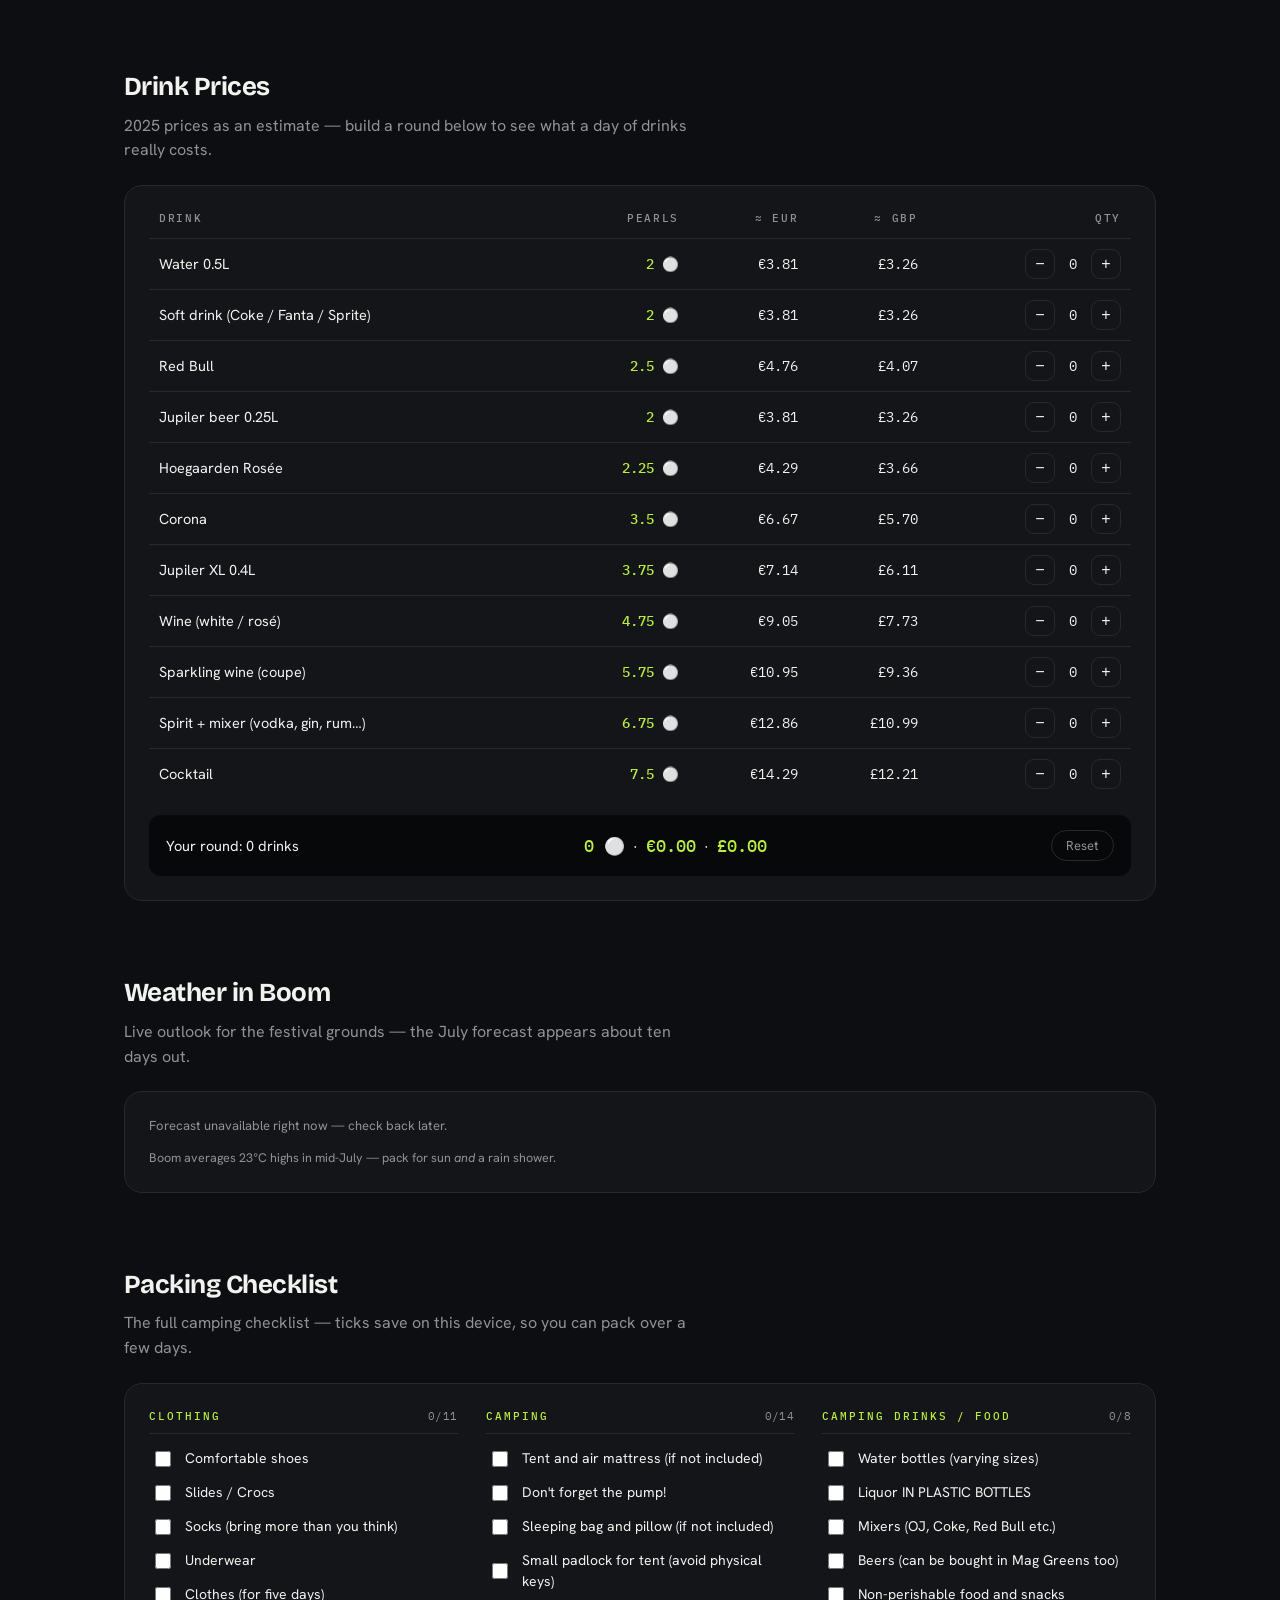
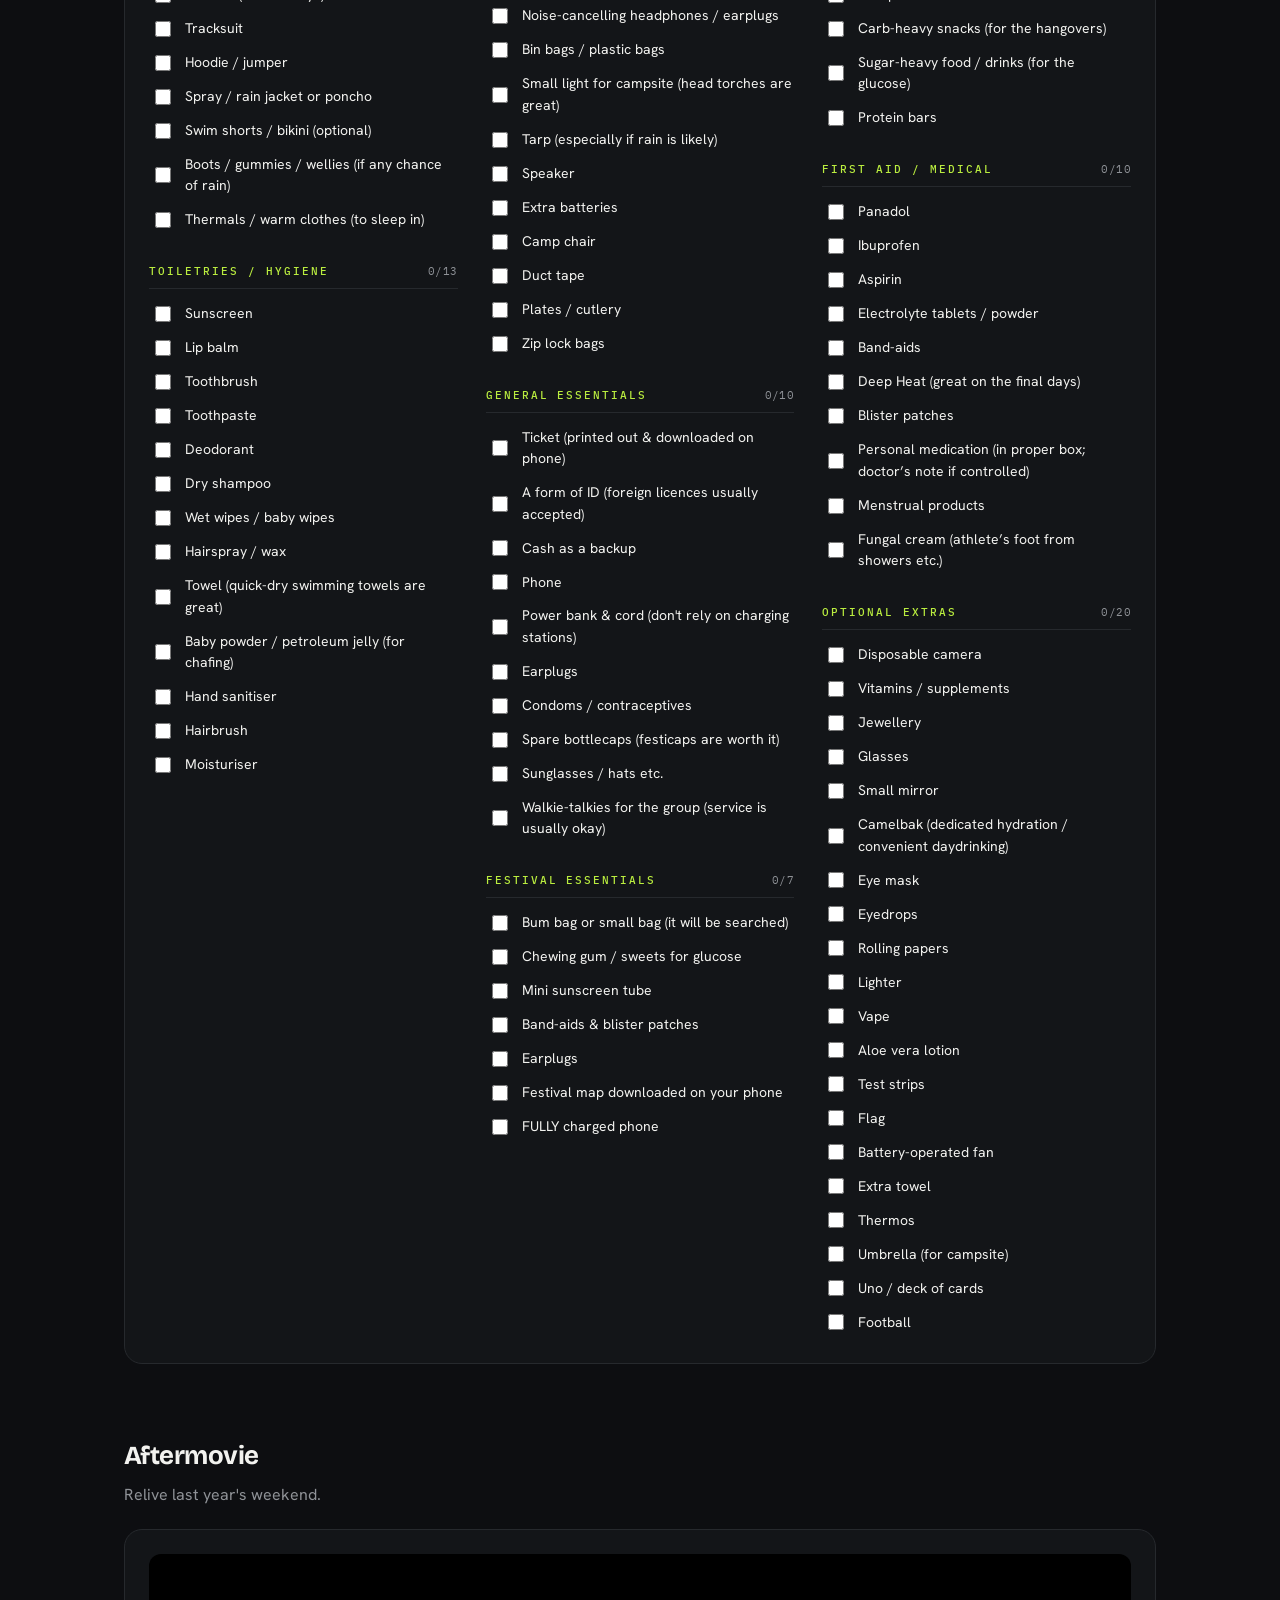
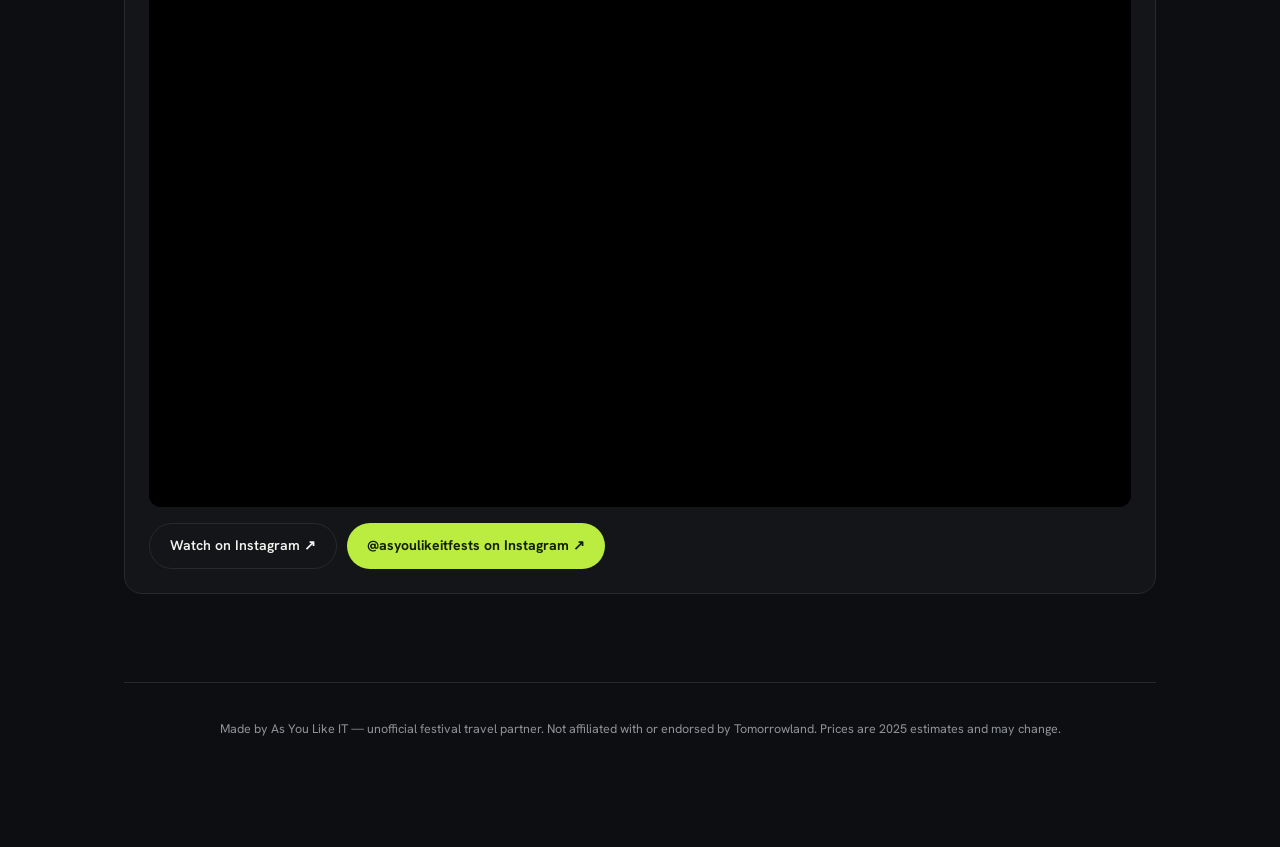
==== commit d67dbcc2: "Revert "Add Line-up section with Mainstage highlights per weekend" This reverts commit 2e378e29684ac" ====
--- a/index.html
+++ b/index.html
@@ -21,7 +21,6 @@
     </div>
     <nav class="quick">
       <a href="#itinerary">Itinerary</a>
-      <a href="#lineup">Line-up</a>
       <a href="#pearls">Pearls</a>
       <a href="#drinks">Drinks</a>
       <a href="#weather">Weather</a>
@@ -70,38 +69,6 @@
     <div class="card">
       <div class="itin-grid" id="itinGrid"></div>
     </div>
-  </section>
-
-  <section class="panel" id="lineup" data-screen-label="Line-up">
-    <h2>Line-up</h2>
-    <p class="lead">The full per-stage timetable — 15 stages, 500+ artists — lives in the official Tomorrowland app and is fine-tuned in the weeks before the festival. Here are the Mainstage highlights for each weekend; tap through for the complete schedule and set times.</p>
-    <div class="lineup-grid">
-      <div class="card lineup-card">
-        <h3>Weekend 1 · 16–19 July</h3>
-        <ul class="lineup-days">
-          <li><span class="ld-day">Fri 17</span><span class="ld-act">Sebastian Ingrosso <em>— Mainstage close</em></span></li>
-          <li><span class="ld-day">Sat 18</span><span class="ld-act ld-tbc">Mainstage closer — TBC</span></li>
-          <li><span class="ld-day">Sun 19</span><span class="ld-act">Calvin Harris <em>— Mainstage close</em></span></li>
-        </ul>
-        <div class="btn-row">
-          <a class="btn" href="https://www.tomorrowland.com/en/festival/line-up" target="_blank" rel="noopener">Full timetable ↗</a>
-          <a class="btn ghost" href="https://clashfinder.com/m/tml2026w1/" target="_blank" rel="noopener">Clashfinder grid ↗</a>
-        </div>
-      </div>
-      <div class="card lineup-card">
-        <h3>Weekend 2 · 23–26 July</h3>
-        <ul class="lineup-days">
-          <li><span class="ld-day">Fri 24</span><span class="ld-act ld-tbc">Mainstage closer — TBC</span></li>
-          <li><span class="ld-day">Sat 25</span><span class="ld-act">Steve Angello <em>— rare 3-hour set</em></span></li>
-          <li><span class="ld-day">Sun 26</span><span class="ld-act">Martin Garrix <em>— closes the festival</em></span></li>
-        </ul>
-        <div class="btn-row">
-          <a class="btn" href="https://www.tomorrowland.com/en/festival/line-up" target="_blank" rel="noopener">Full timetable ↗</a>
-          <a class="btn ghost" href="https://clashfinder.com/m/tml2026w2/" target="_blank" rel="noopener">Clashfinder grid ↗</a>
-        </div>
-      </div>
-    </div>
-    <p class="lineup-note">Also across the bill: David Guetta, Hardwell, Armin van Buuren, Dimitri Vegas &amp; Like Mike (residents), Fisher, John Summit, Chase &amp; Status and hundreds more over 15 stages. Set times are confirmed in the official app and can shift before the weekend.</p>
   </section>
 
   <section class="panel" id="pearls" data-screen-label="Pearl calculator">
--- a/styles.css
+++ b/styles.css
@@ -126,27 +126,6 @@
 }
 .topup-out b { color: var(--accent); font-family: var(--mono); font-weight: 500; }
 
-/* ── line-up ── */
-.lineup-grid { display: grid; grid-template-columns: 1fr 1fr; gap: 14px; }
-.lineup-card h3 {
-  margin: 0 0 14px; font-family: var(--mono); font-size: 12px; letter-spacing: 0.16em;
-  text-transform: uppercase; color: var(--text-dim); font-weight: 500;
-}
-ul.lineup-days { margin: 0; padding: 0; list-style: none; }
-ul.lineup-days li {
-  display: flex; gap: 16px; align-items: baseline;
-  padding: 13px 2px; border-top: 1px solid var(--line);
-}
-ul.lineup-days li:first-child { border-top: 0; padding-top: 2px; }
-.ld-day {
-  flex: none; min-width: 54px; font-family: var(--mono); font-size: 12px;
-  letter-spacing: 0.08em; text-transform: uppercase; color: var(--accent);
-}
-.ld-act { font-size: 15.5px; font-weight: 600; color: var(--text); }
-.ld-act em { font-style: normal; font-weight: 400; color: var(--text-dim); font-size: 13.5px; }
-.ld-act.ld-tbc { font-weight: 400; color: var(--text-dim); }
-.lineup-note { color: var(--text-dim); font-size: 13px; margin: 18px 0 0; line-height: 1.65; }
-
 /* ── drinks table ── */
 table.drinks { width: 100%; border-collapse: collapse; font-size: 14.5px; }
 table.drinks th {
@@ -284,7 +263,7 @@
 
 /* ── responsive ── */
 @media (max-width: 860px) {
-  .countdowns, .pearl-grid, .media-grid, .lineup-grid { grid-template-columns: 1fr; }
+  .countdowns, .pearl-grid, .media-grid { grid-template-columns: 1fr; }
   header.site { flex-direction: column; align-items: flex-start; }
   .weather-grid { flex-direction: column; }
   .weather-days { grid-template-columns: repeat(4, 1fr); }
